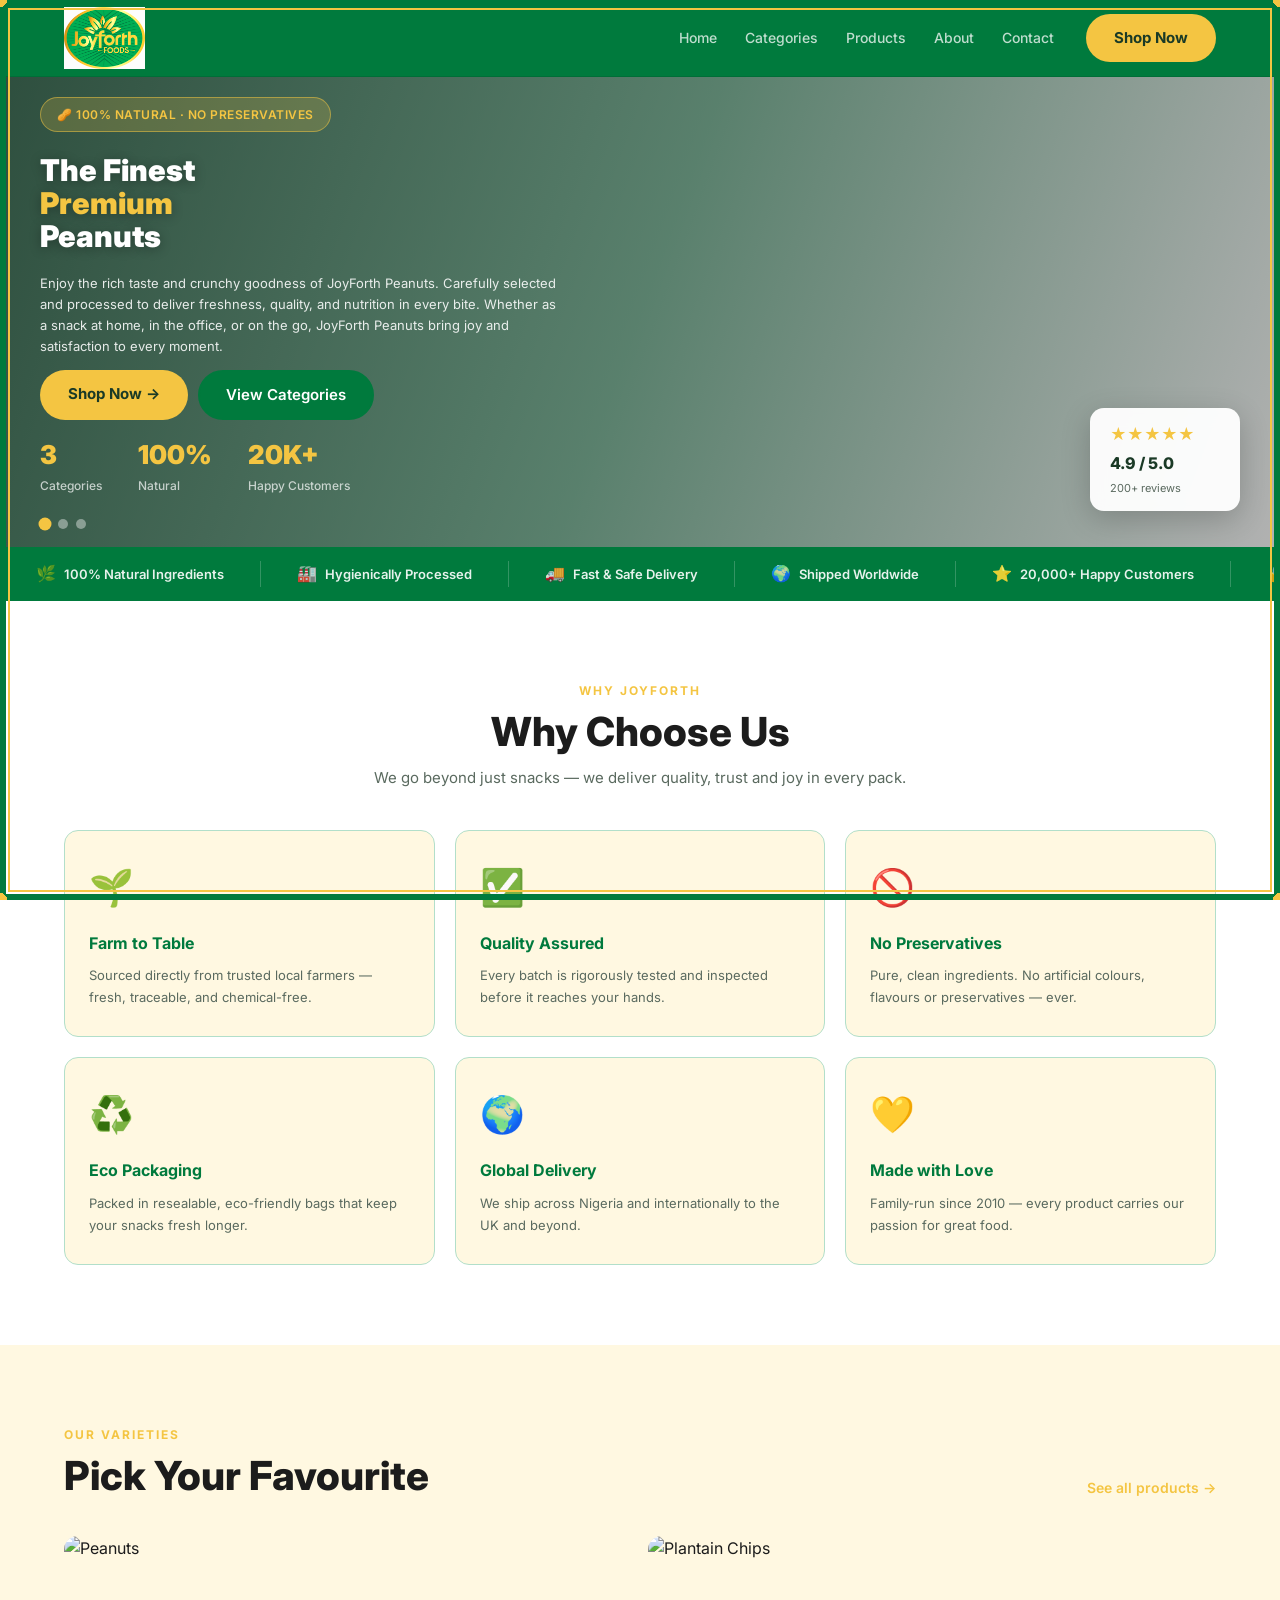
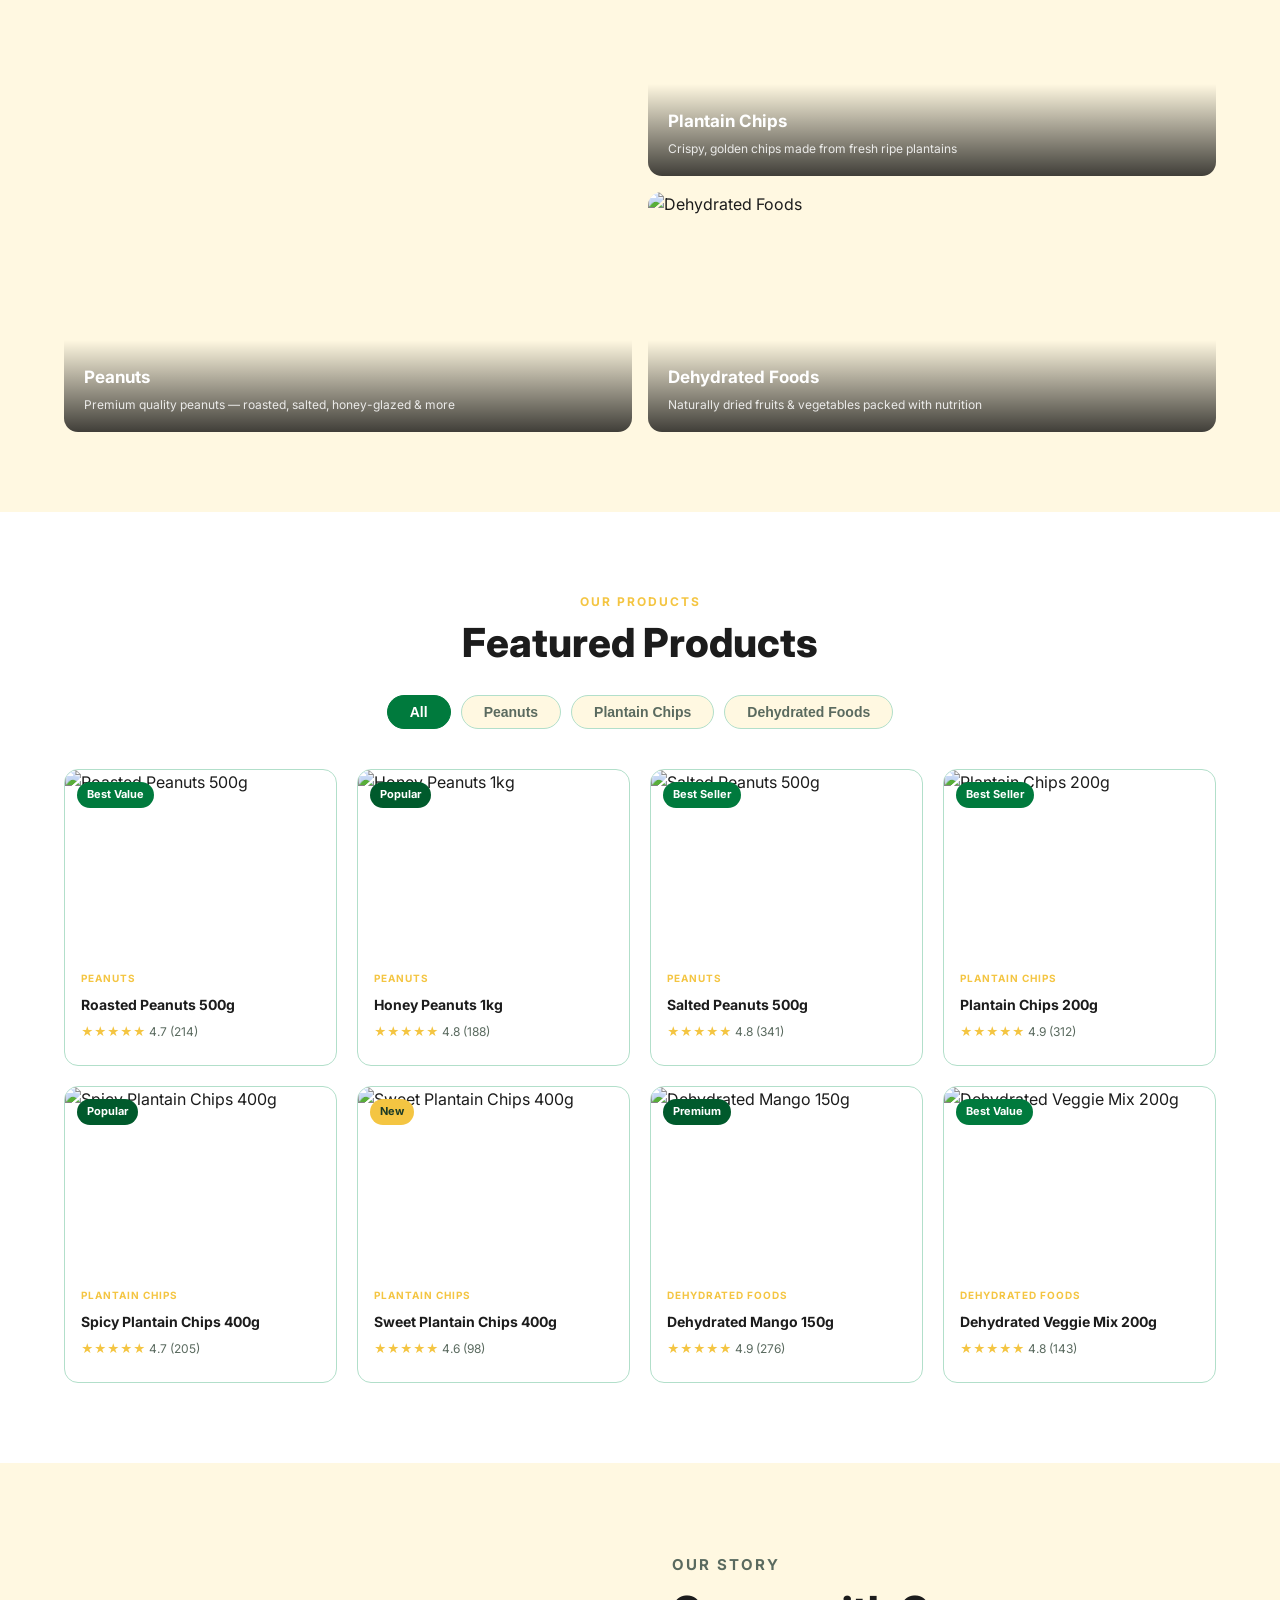
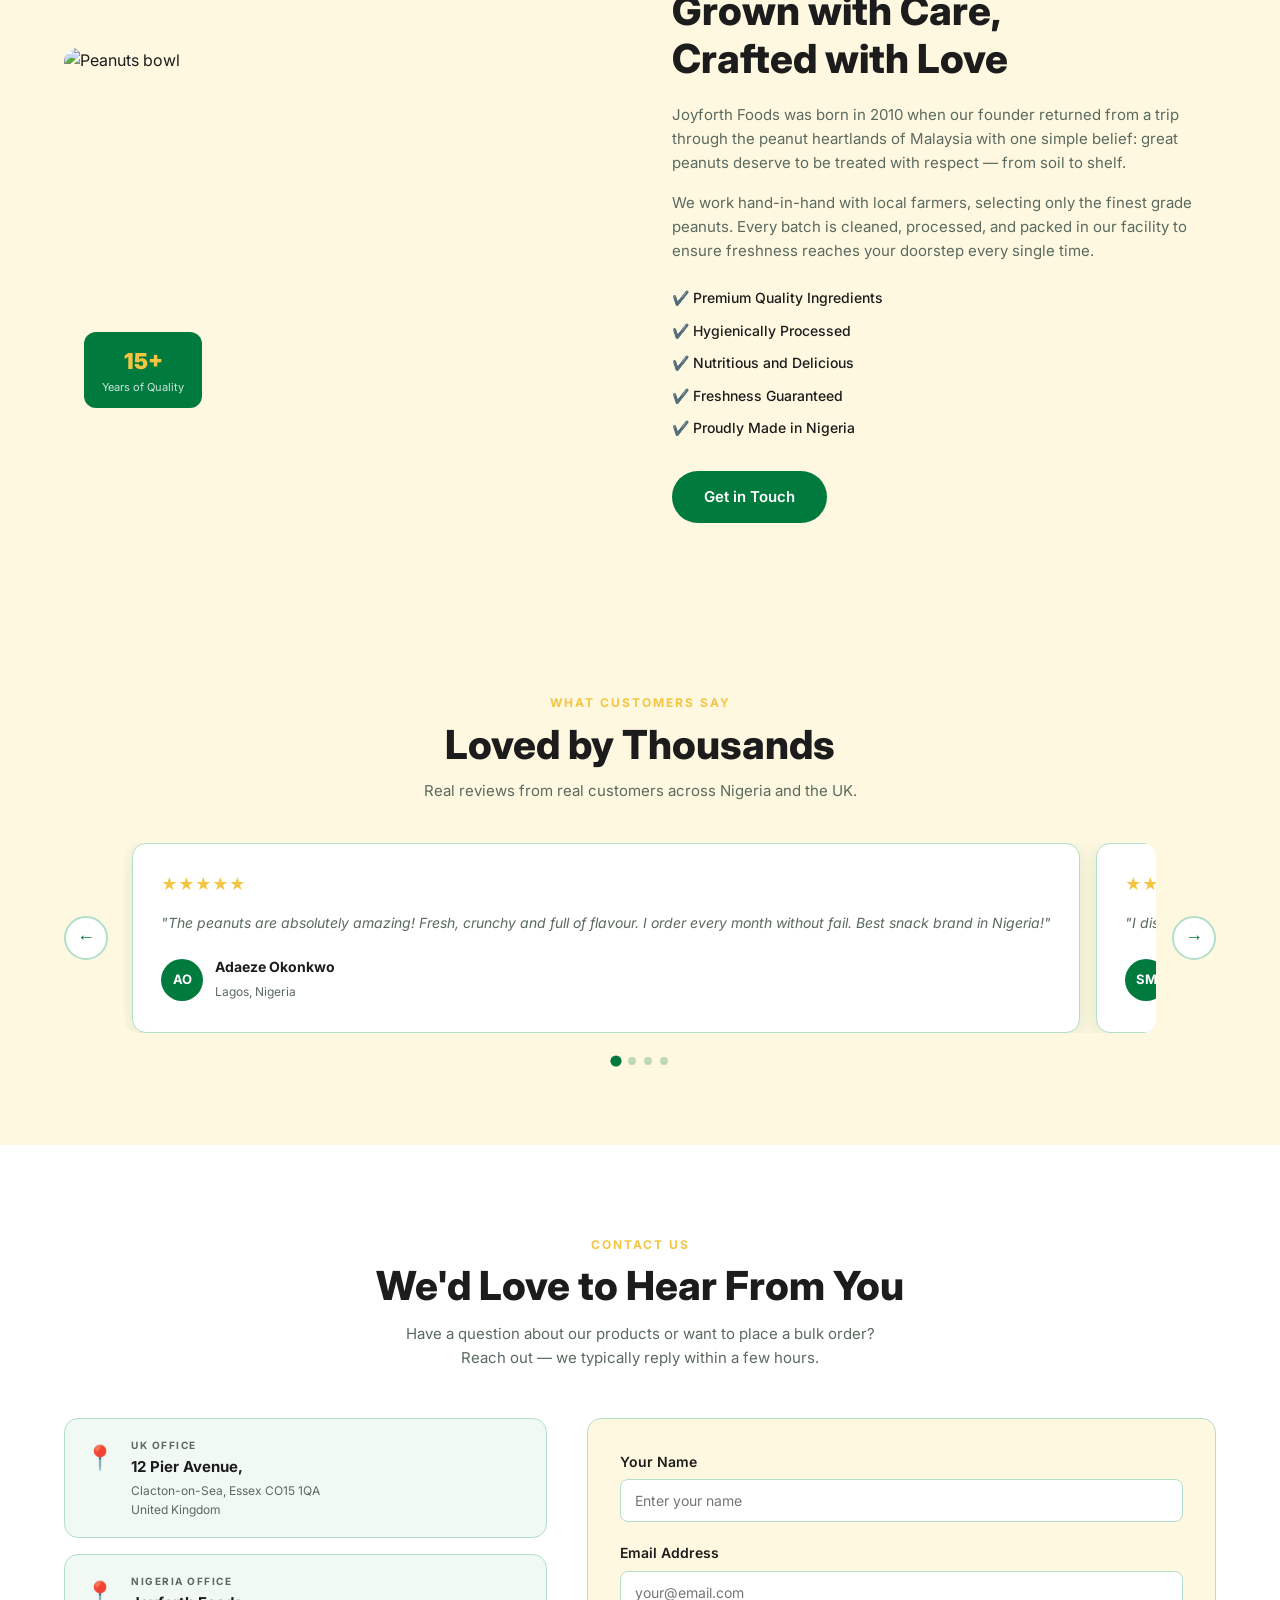
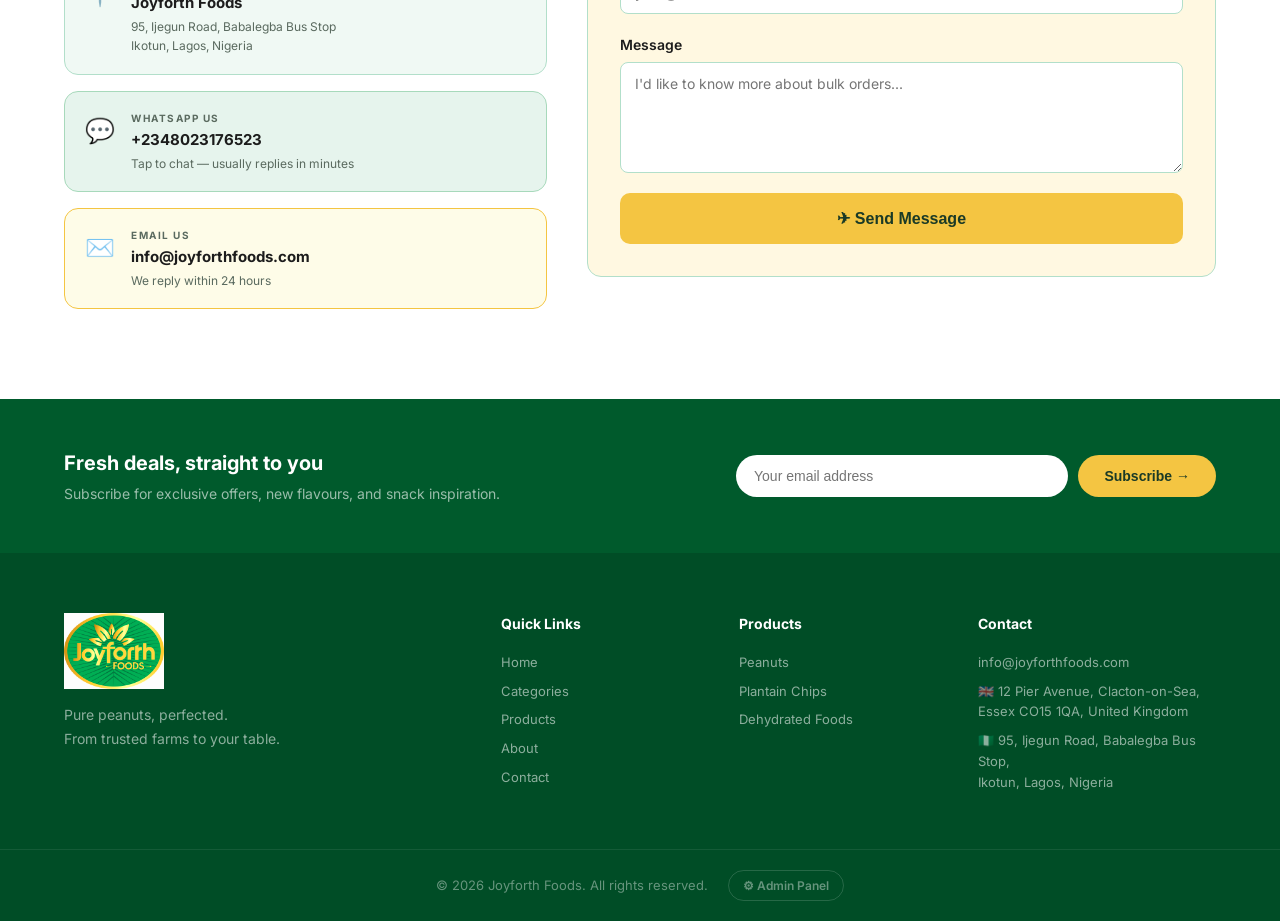
==== index.html @ bb5b8e8a "Initial upload for Joyforth Foods website" ====
<!DOCTYPE html>
<html lang="en">
<head>
  <meta charset="UTF-8" />
  <meta name="viewport" content="width=device-width, initial-scale=1.0" />
  <title>JoyForth Foods – Premium Peanuts, Plantain Chips & Dehydrated Foods</title>
  <meta name="description" content="JoyForth Foods offers premium quality peanuts, crispy plantain chips, and naturally dehydrated foods. 100% natural, no preservatives. Available in the UK and Nigeria." />
  <meta name="keywords" content="JoyForth Foods, peanuts Nigeria, plantain chips, dehydrated foods, natural snacks, African snacks UK, premium peanuts" />
  <meta name="author" content="JoyForth Foods" />
  <meta name="robots" content="index, follow" />

  <!-- Open Graph / Social sharing -->
  <meta property="og:type" content="website" />
  <meta property="og:title" content="JoyForth Foods – Premium Natural Snacks" />
  <meta property="og:description" content="100% natural peanuts, plantain chips and dehydrated foods. Proudly made in Nigeria, available in the UK." />
  <meta property="og:image" content="images/logo.png" />
  <meta property="og:url" content="https://joyforthfoods.com" />
  <meta property="og:site_name" content="JoyForth Foods" />

  <!-- Twitter Card -->
  <meta name="twitter:card" content="summary_large_image" />
  <meta name="twitter:title" content="JoyForth Foods – Premium Natural Snacks" />
  <meta name="twitter:description" content="100% natural peanuts, plantain chips and dehydrated foods. Proudly made in Nigeria, available in the UK." />
  <meta name="twitter:image" content="images/logo.png" />

  <!-- Favicon -->
  <link rel="icon" type="image/png" href="images/logo.png" />
  <link rel="apple-touch-icon" href="images/logo.png" />

  <link rel="stylesheet" href="style.css" />
  <link rel="preconnect" href="https://fonts.googleapis.com" />
  <link rel="preconnect" href="https://fonts.gstatic.com" crossorigin />
  <link href="https://fonts.googleapis.com/css2?family=Inter:wght@400;500;600;700;800&display=swap" rel="stylesheet" />
</head>
<body>

  <!-- ====== UNDER CONSTRUCTION OVERLAY ====== -->
  <div id="uc-overlay" style="display:none;">
    <div class="uc-particles">
      <span></span><span></span><span></span><span></span><span></span>
      <span></span><span></span><span></span><span></span><span></span>
    </div>
    <div class="uc-left">
      <img src="images/logo.png" alt="Joyforth Foods" class="uc-logo" />
      <div class="uc-tag">🚧 Under Construction</div>
      <h1 class="uc-title">Something<br/><span>Delicious</span><br/>Is Coming</h1>
      <p class="uc-sub">We are putting the finishing touches on our new website. JoyForth Foods will be back shortly with something amazing!</p>
      <div class="uc-ctas">
        <a href="https://wa.me/2348023176523" class="uc-wa">
          <svg width="18" height="18" viewBox="0 0 24 24" fill="currentColor"><path d="M17.472 14.382c-.297-.149-1.758-.867-2.03-.967-.273-.099-.471-.148-.67.15-.197.297-.767.966-.94 1.164-.173.199-.347.223-.644.075-.297-.15-1.255-.463-2.39-1.475-.883-.788-1.48-1.761-1.653-2.059-.173-.297-.018-.458.13-.606.134-.133.298-.347.446-.52.149-.174.198-.298.298-.497.099-.198.05-.371-.025-.52-.075-.149-.669-1.612-.916-2.207-.242-.579-.487-.5-.669-.51-.173-.008-.371-.01-.57-.01-.198 0-.52.074-.792.372-.272.297-1.04 1.016-1.04 2.479 0 1.462 1.065 2.875 1.213 3.074.149.198 2.096 3.2 5.077 4.487.709.306 1.262.489 1.694.625.712.227 1.36.195 1.871.118.571-.085 1.758-.719 2.006-1.413.248-.694.248-1.289.173-1.413-.074-.124-.272-.198-.57-.347m-5.421 7.403h-.004a9.87 9.87 0 01-5.031-1.378l-.361-.214-3.741.982.998-3.648-.235-.374a9.86 9.86 0 01-1.51-5.26c.001-5.45 4.436-9.884 9.888-9.884 2.64 0 5.122 1.03 6.988 2.898a9.825 9.825 0 012.893 6.994c-.003 5.45-4.437 9.884-9.885 9.884m8.413-18.297A11.815 11.815 0 0012.05 0C5.495 0 .16 5.335.157 11.892c0 2.096.547 4.142 1.588 5.945L.057 24l6.305-1.654a11.882 11.882 0 005.683 1.448h.005c6.554 0 11.89-5.335 11.893-11.893a11.821 11.821 0 00-3.48-8.413z"/></svg>
          Chat on WhatsApp
        </a>
        <a href="mailto:info@joyforthfoods.com" class="uc-email">✉ info@joyforthfoods.com</a>
      </div>
      <a href="login.html" class="uc-admin-link">⚙ Admin Login</a>
    </div>
    <div class="uc-right">
      <div class="uc-card uc-card-1">
        <div class="uc-card-icon">🥜</div>
        <p>Premium Peanuts</p>
      </div>
      <div class="uc-card uc-card-2">
        <div class="uc-card-icon">🍌</div>
        <p>Plantain Chips</p>
      </div>
      <div class="uc-card uc-card-3">
        <div class="uc-card-icon">🍎</div>
        <p>Dehydrated Fruits</p>
      </div>
      <div class="uc-badge-ring">
        <div class="uc-badge-inner">
          <span>100%</span>
          <small>Natural</small>
        </div>
      </div>
    </div>
  </div>

  <!-- ====== ADMIN PREVIEW BANNER ====== -->
  <div id="uc-banner" style="display:none;">
    <span>🚧 <strong>Construction Mode ON</strong> — Visitors see the "Coming Soon" page. You are in admin preview.</span>
    <button onclick="document.getElementById('uc-banner').style.display='none'">✕</button>
  </div>

  <!-- ====== NAVBAR ====== -->
  <header class="navbar">
    <div class="container nav-inner">
      <div class="logo">
        <img src="images/logo.png" alt="Joyforth Foods" class="logo-img" />
      </div>
      <nav class="nav-links">
        <a href="#home">Home</a>
        <a href="#varieties">Categories</a>
        <a href="#products">Products</a>
        <a href="#story">About</a>
        <a href="#contact">Contact</a>
      </nav>
      <div class="nav-actions">
        <a href="#shop" class="btn-primary">Shop Now</a>
      </div>
      <button class="hamburger" id="hamburger" aria-label="Menu">&#9776;</button>
    </div>
    <div class="mobile-menu" id="mobile-menu">
      <a href="#home">Home</a>
      <a href="#varieties">Categories</a>
      <a href="#products">Products</a>
      <a href="#story">About</a>
      <a href="#contact">Contact</a>
    </div>
  </header>

  <!-- ====== HERO ====== -->
  <section class="hero" id="home">
    <!-- Background image layer -->
    <div class="hero-bg" id="hero-bg"></div>
    <div class="hero-overlay"></div>
    <div class="container hero-inner">
      <div class="hero-text">
        <div class="badge" id="hero-badge">🥜 100% NATURAL · NO PRESERVATIVES</div>
        <h1 id="hero-heading">The Finest<br /><span class="highlight">Premium</span><br />Peanuts</h1>
        <p id="hero-desc">Enjoy the rich taste and crunchy goodness of JoyForth Peanuts. Carefully selected and processed to deliver freshness, quality, and nutrition in every bite. Whether as a snack at home, in the office, or on the go, JoyForth Peanuts bring joy and satisfaction to every moment.</p>
        <div class="hero-btns">
          <a href="#products" class="btn-primary">Shop Now →</a>
          <a href="#varieties" class="btn-outline">View Categories</a>
        </div>
        <div class="hero-stats">
          <div class="stat"><strong>3</strong><span>Categories</span></div>
          <div class="stat"><strong>100%</strong><span>Natural</span></div>
          <div class="stat"><strong>20K+</strong><span>Happy Customers</span></div>
        </div>
        <div class="hero-dots">
          <span class="dot active" data-index="0"></span>
          <span class="dot" data-index="1"></span>
          <span class="dot" data-index="2"></span>
        </div>
      </div>
      <!-- Rating badge bottom-right -->
      <div class="rating-badge">
        <span class="stars">★★★★★</span>
        <span class="rating-num">4.9 / 5.0</span>
        <span class="rating-label">200+ reviews</span>
      </div>
    </div>
  </section>

  <!-- ====== TRUST BAR ====== -->
  <section class="trust-bar">
    <div class="trust-track">
      <div class="trust-item"><span>🌿</span> 100% Natural Ingredients</div>
      <div class="trust-item"><span>🏭</span> Hygienically Processed</div>
      <div class="trust-item"><span>🚚</span> Fast & Safe Delivery</div>
      <div class="trust-item"><span>🌍</span> Shipped Worldwide</div>
      <div class="trust-item"><span>⭐</span> 20,000+ Happy Customers</div>
      <div class="trust-item"><span>🔒</span> Secure Packaging</div>
      <div class="trust-item"><span>🌿</span> 100% Natural Ingredients</div>
      <div class="trust-item"><span>🏭</span> Hygienically Processed</div>
      <div class="trust-item"><span>🚚</span> Fast & Safe Delivery</div>
      <div class="trust-item"><span>🌍</span> Shipped Worldwide</div>
      <div class="trust-item"><span>⭐</span> 20,000+ Happy Customers</div>
      <div class="trust-item"><span>🔒</span> Secure Packaging</div>
    </div>
  </section>

  <!-- ====== WHY CHOOSE US ====== -->
  <section class="why-us">
    <div class="container">
      <p class="section-tag center">WHY JOYFORTH</p>
      <h2 class="center">Why Choose Us</h2>
      <p class="why-sub center">We go beyond just snacks — we deliver quality, trust and joy in every pack.</p>
      <div class="why-grid">
        <div class="why-card">
          <div class="why-icon">🌱</div>
          <h3>Farm to Table</h3>
          <p>Sourced directly from trusted local farmers — fresh, traceable, and chemical-free.</p>
        </div>
        <div class="why-card">
          <div class="why-icon">✅</div>
          <h3>Quality Assured</h3>
          <p>Every batch is rigorously tested and inspected before it reaches your hands.</p>
        </div>
        <div class="why-card">
          <div class="why-icon">🚫</div>
          <h3>No Preservatives</h3>
          <p>Pure, clean ingredients. No artificial colours, flavours or preservatives — ever.</p>
        </div>
        <div class="why-card">
          <div class="why-icon">♻️</div>
          <h3>Eco Packaging</h3>
          <p>Packed in resealable, eco-friendly bags that keep your snacks fresh longer.</p>
        </div>
        <div class="why-card">
          <div class="why-icon">🌍</div>
          <h3>Global Delivery</h3>
          <p>We ship across Nigeria and internationally to the UK and beyond.</p>
        </div>
        <div class="why-card">
          <div class="why-icon">💛</div>
          <h3>Made with Love</h3>
          <p>Family-run since 2010 — every product carries our passion for great food.</p>
        </div>
      </div>
    </div>
  </section>

  <!-- ====== VARIETIES ====== -->
  <section class="varieties" id="varieties">
    <div class="container">
      <div class="section-header">
        <div>
          <p class="section-tag">OUR VARIETIES</p>
          <h2>Pick Your Favourite</h2>
        </div>
        <a href="#products" class="see-all">See all products →</a>
      </div>
      <div class="varieties-grid">
        <div class="variety-card variety-large">
          <img src="https://images.unsplash.com/photo-1574323347407-f5e1ad6d020b?w=700&q=80" alt="Peanuts" />
          <div class="variety-label">
            <h3>Peanuts</h3>
            <p>Premium quality peanuts — roasted, salted, honey-glazed &amp; more</p>
          </div>
        </div>
        <div class="variety-card">
          <img src="https://images.unsplash.com/photo-1621447504864-d8686e12698c?w=400&q=80" alt="Plantain Chips" />
          <div class="variety-label">
            <h3>Plantain Chips</h3>
            <p>Crispy, golden chips made from fresh ripe plantains</p>
          </div>
        </div>
        <div class="variety-card">
          <img src="https://images.unsplash.com/photo-1604148056278-7e3b3f83ebde?w=400&q=80" alt="Dehydrated Foods" />
          <div class="variety-label">
            <h3>Dehydrated Foods</h3>
            <p>Naturally dried fruits &amp; vegetables packed with nutrition</p>
          </div>
        </div>
      </div>
    </div>
  </section>

  <!-- ====== FEATURED PRODUCTS ====== -->
  <section class="products" id="products">
    <div class="container">
      <p class="section-tag center">OUR PRODUCTS</p>
      <h2 class="center">Featured Products</h2>
      <div class="filter-tabs">
        <button class="tab active" data-filter="all">All</button>
        <button class="tab" data-filter="peanuts">Peanuts</button>
        <button class="tab" data-filter="plantain">Plantain Chips</button>
        <button class="tab" data-filter="dehydrated">Dehydrated Foods</button>
      </div>
      <div class="products-grid" id="products-grid">

        <div class="product-card" data-category="peanuts">
          <div class="product-badge best-value">Best Value</div>

          <img src="https://images.unsplash.com/photo-1574323347407-f5e1ad6d020b?w=400&q=80" alt="Roasted Peanuts 500g" />
          <div class="product-info">
            <span class="product-type">PEANUTS</span>
            <h4>Roasted Peanuts 500g</h4>
            <div class="product-rating">★★★★★ <span>4.7 (214)</span></div>
          </div>
        </div>

        <div class="product-card" data-category="peanuts">
          <div class="product-badge popular">Popular</div>
          <img src="https://images.unsplash.com/photo-1589927986089-35812378533a?w=400&q=80" alt="Honey Peanuts 1kg" />
          <div class="product-info">
            <span class="product-type">PEANUTS</span>
            <h4>Honey Peanuts 1kg</h4>
            <div class="product-rating">★★★★★ <span>4.8 (188)</span></div>
          </div>
        </div>

        <div class="product-card" data-category="peanuts">
          <div class="product-badge best-seller">Best Seller</div>
          <img src="https://images.unsplash.com/photo-1599599810769-bcde5a160d32?w=400&q=80" alt="Salted Peanuts 500g" />
          <div class="product-info">
            <span class="product-type">PEANUTS</span>
            <h4>Salted Peanuts 500g</h4>
            <div class="product-rating">★★★★★ <span>4.8 (341)</span></div>
          </div>
        </div>

        <div class="product-card" data-category="plantain">
          <div class="product-badge best-seller">Best Seller</div>

          <img src="https://images.unsplash.com/photo-1621447504864-d8686e12698c?w=400&q=80" alt="Plantain Chips 200g" />
          <div class="product-info">
            <span class="product-type">PLANTAIN CHIPS</span>
            <h4>Plantain Chips 200g</h4>
            <div class="product-rating">★★★★★ <span>4.9 (312)</span></div>
          </div>
        </div>

        <div class="product-card" data-category="plantain">
          <div class="product-badge popular">Popular</div>
          <img src="https://images.unsplash.com/photo-1621447504864-d8686e12698c?w=400&q=80" alt="Spicy Plantain Chips 400g" />
          <div class="product-info">
            <span class="product-type">PLANTAIN CHIPS</span>
            <h4>Spicy Plantain Chips 400g</h4>
            <div class="product-rating">★★★★★ <span>4.7 (205)</span></div>
          </div>
        </div>

        <div class="product-card" data-category="plantain">
          <div class="product-badge new">New</div>
          <img src="https://images.unsplash.com/photo-1621447504864-d8686e12698c?w=400&q=80" alt="Sweet Plantain Chips 400g" />
          <div class="product-info">
            <span class="product-type">PLANTAIN CHIPS</span>
            <h4>Sweet Plantain Chips 400g</h4>
            <div class="product-rating">★★★★★ <span>4.6 (98)</span></div>
          </div>
        </div>

        <div class="product-card" data-category="dehydrated">
          <div class="product-badge premium">Premium</div>

          <img src="https://images.unsplash.com/photo-1604148056278-7e3b3f83ebde?w=400&q=80" alt="Dehydrated Mango 150g" />
          <div class="product-info">
            <span class="product-type">DEHYDRATED FOODS</span>
            <h4>Dehydrated Mango 150g</h4>
            <div class="product-rating">★★★★★ <span>4.9 (276)</span></div>
          </div>
        </div>

        <div class="product-card" data-category="dehydrated">
          <div class="product-badge best-value">Best Value</div>
          <img src="https://images.unsplash.com/photo-1604148056278-7e3b3f83ebde?w=400&q=80" alt="Dehydrated Veggie Mix 200g" />
          <div class="product-info">
            <span class="product-type">DEHYDRATED FOODS</span>
            <h4>Dehydrated Veggie Mix 200g</h4>
            <div class="product-rating">★★★★★ <span>4.8 (143)</span></div>
          </div>
        </div>

      </div>
    </div>
  </section>

  <!-- ====== OUR STORY ====== -->
  <section class="story" id="story">
    <div class="container story-inner">
      <div class="story-images">
        <img class="story-img-main" src="https://images.unsplash.com/photo-1567529692333-de9fd6772897?w=500&q=80" alt="Peanuts bowl" />
        <div class="years-badge">
          <strong>15+</strong>
          <span>Years of Quality</span>
        </div>
      </div>
      <div class="story-text">
        <p class="section-tag">OUR STORY</p>
        <h2>Grown with Care,<br />Crafted with Love</h2>
        <p>Joyforth Foods was born in 2010 when our founder returned from a trip through the peanut heartlands of Malaysia with one simple belief: great peanuts deserve to be treated with respect — from soil to shelf.</p>
        <p>We work hand-in-hand with local farmers, selecting only the finest grade peanuts. Every batch is cleaned, processed, and packed in our facility to ensure freshness reaches your doorstep every single time.</p>
        <ul class="story-list">
          <li>✔️ Premium Quality Ingredients</li>
          <li>✔️ Hygienically Processed</li>
          <li>✔️ Nutritious and Delicious</li>
          <li>✔️ Freshness Guaranteed</li>
          <li>✔️ Proudly Made in Nigeria</li>
        </ul>
        <a href="#contact" class="btn-dark">Get in Touch</a>
      </div>
    </div>
  </section>

  <!-- ====== TESTIMONIALS ====== -->
  <section class="testimonials">
    <div class="container">
      <p class="section-tag center">WHAT CUSTOMERS SAY</p>
      <h2 class="center">Loved by Thousands</h2>
      <p class="why-sub center">Real reviews from real customers across Nigeria and the UK.</p>
      <div class="testi-carousel-wrap">
        <button class="testi-arrow testi-prev" onclick="moveTestimonial(-1)">&#8592;</button>
        <div class="testi-track-wrap">
          <div class="testi-track" id="testi-track">

            <div class="testi-card">
              <div class="testi-stars">★★★★★</div>
              <p class="testi-text">"The peanuts are absolutely amazing! Fresh, crunchy and full of flavour. I order every month without fail. Best snack brand in Nigeria!"</p>
              <div class="testi-author">
                <div class="testi-avatar">AO</div>
                <div><strong>Adaeze Okonkwo</strong><span>Lagos, Nigeria</span></div>
              </div>
            </div>

            <div class="testi-card">
              <div class="testi-stars">★★★★★</div>
              <p class="testi-text">"I discovered JoyForth plantain chips at a Nigerian food store in Essex and I was hooked immediately. Crispy, light and so tasty. Highly recommend!"</p>
              <div class="testi-author">
                <div class="testi-avatar">SM</div>
                <div><strong>Sandra Mitchell</strong><span>Essex, UK</span></div>
              </div>
            </div>

            <div class="testi-card">
              <div class="testi-stars">★★★★★</div>
              <p class="testi-text">"The dehydrated mango is my go-to healthy snack. No added sugar, completely natural and tastes like biting into a fresh mango. Wonderful product!"</p>
              <div class="testi-author">
                <div class="testi-avatar">TF</div>
                <div><strong>Taiwo Fashola</strong><span>Abuja, Nigeria</span></div>
              </div>
            </div>

            <div class="testi-card">
              <div class="testi-stars">★★★★★</div>
              <p class="testi-text">"Ordered for my shop and my customers keep coming back for more! The packaging is excellent and delivery was super fast. JoyForth is a trusted brand."</p>
              <div class="testi-author">
                <div class="testi-avatar">KA</div>
                <div><strong>Kingsley Adetutu</strong><span>Port Harcourt, Nigeria</span></div>
              </div>
            </div>

            <div class="testi-card">
              <div class="testi-stars">★★★★★</div>
              <p class="testi-text">"My kids absolutely love the honey peanuts! It's the only snack I feel good about giving them — natural, healthy and delicious. Thank you JoyForth!"</p>
              <div class="testi-author">
                <div class="testi-avatar">BO</div>
                <div><strong>Bisi Olawale</strong><span>Ibadan, Nigeria</span></div>
              </div>
            </div>

            <div class="testi-card">
              <div class="testi-stars">★★★★★</div>
              <p class="testi-text">"I send JoyForth products to my family in Nigeria from here in London. They love every single item. It's the taste of home in every bite!"</p>
              <div class="testi-author">
                <div class="testi-avatar">FO</div>
                <div><strong>Funmi Oduola</strong><span>London, UK</span></div>
              </div>
            </div>

          </div>
        </div>
        <button class="testi-arrow testi-next" onclick="moveTestimonial(1)">&#8594;</button>
      </div>
      <!-- Dots -->
      <div class="testi-dots" id="testi-dots"></div>
    </div>
  </section>

  <!-- ====== CONTACT ====== -->
  <section class="contact" id="contact">
    <div class="container">
      <p class="section-tag center">CONTACT US</p>
      <h2 class="center">We'd Love to Hear From You</h2>
      <p class="contact-sub center">Have a question about our products or want to place a bulk order?<br />Reach out — we typically reply within a few hours.</p>
      <div class="contact-grid">
        <div class="contact-info">
          <div class="contact-card address-card">
            <span class="contact-icon">📍</span>
            <div>
              <p class="contact-label">UK OFFICE</p>
              <strong>12 Pier Avenue,</strong>
              <p class="contact-note">Clacton-on-Sea, Essex CO15 1QA<br />United Kingdom</p>
            </div>
          </div>
          <div class="contact-card address-card">
            <span class="contact-icon">📍</span>
            <div>
              <p class="contact-label">NIGERIA OFFICE</p>
              <strong>Joyforth Foods</strong>
              <p class="contact-note">95, Ijegun Road, Babalegba Bus Stop<br />Ikotun, Lagos, Nigeria</p>
            </div>
          </div>
          <div class="contact-card green">
            <span class="contact-icon">💬</span>
            <div>
              <p class="contact-label">WHATSAPP US</p>
              <strong>+2348023176523</strong>
              <p class="contact-note">Tap to chat — usually replies in minutes</p>
            </div>
          </div>
          <div class="contact-card orange">
            <span class="contact-icon">✉️</span>
            <div>
              <p class="contact-label">EMAIL US</p>
              <strong>info@joyforthfoods.com</strong>
              <p class="contact-note">We reply within 24 hours</p>
            </div>
          </div>
        </div>
        <form class="contact-form" id="contact-form" action="https://formspree.io/f/YOUR_FORM_ID" method="POST">
          <input type="hidden" name="_subject" value="New message from JoyForth Foods website" />
          <input type="hidden" name="_next" value="thank-you.html" />
          <div class="form-group">
            <label for="name">Your Name</label>
            <input type="text" id="name" name="name" placeholder="Enter your name" required />
          </div>
          <div class="form-group">
            <label for="email">Email Address</label>
            <input type="email" id="email" name="email" placeholder="your@email.com" required />
          </div>
          <div class="form-group">
            <label for="message">Message</label>
            <textarea id="message" name="message" rows="5" placeholder="I'd like to know more about bulk orders..."></textarea>
          </div>
          <button type="submit" class="btn-send">✈ Send Message</button>
        </form>
      </div>
    </div>
  </section>

  <!-- ====== NEWSLETTER ====== -->
  <section class="newsletter">
    <div class="container newsletter-inner">
      <div>
        <h3>Fresh deals, straight to you</h3>
        <p>Subscribe for exclusive offers, new flavours, and snack inspiration.</p>
      </div>
      <form class="newsletter-form" onsubmit="handleNewsletter(event)">
        <input type="email" placeholder="Your email address" required />
        <button type="submit">Subscribe →</button>
      </form>
    </div>
  </section>

  <!-- ====== FOOTER ====== -->
  <footer class="footer">
    <div class="container footer-inner">
      <div class="footer-brand">
        <div class="logo">
          <img src="images/logo.png" alt="Joyforth Foods" class="logo-img footer-logo-img" />
        </div>
        <p>Pure peanuts, perfected.<br />From trusted farms to your table.</p>
      </div>
      <div class="footer-links">
        <h4>Quick Links</h4>
        <a href="#home">Home</a>
        <a href="#varieties">Categories</a>
        <a href="#products">Products</a>
        <a href="#story">About</a>
        <a href="#contact">Contact</a>
      </div>
      <div class="footer-links">
        <h4>Products</h4>
        <a href="#products">Peanuts</a>
        <a href="#products">Plantain Chips</a>
        <a href="#products">Dehydrated Foods</a>
      </div>
      <div class="footer-links">
        <h4>Contact</h4>
        <p>info@joyforthfoods.com</p>
        <p>🇬🇧 12 Pier Avenue, Clacton-on-Sea,<br />Essex CO15 1QA, United Kingdom</p>
        <p>🇳🇬 95, Ijegun Road, Babalegba Bus Stop,<br />Ikotun, Lagos, Nigeria</p>
      </div>
    </div>
    <div class="footer-bottom">
      <p>© 2026 Joyforth Foods. All rights reserved.</p>
      <a href="login.html" class="admin-btn">⚙ Admin Panel</a>
    </div>
  </footer>

  <script src="script.js"></script>
</body>
</html>
---- style.css ----
/* ===== UNDER CONSTRUCTION ===== */
#uc-overlay {
  position: fixed; inset: 0; z-index: 99999;
  background: linear-gradient(135deg, #001f0e 0%, #003d1f 40%, #005a2c 100%);
  display: flex; align-items: stretch;
  overflow: hidden;
  animation: ucFadeIn .6s ease;
}
@keyframes ucFadeIn { from { opacity: 0; } to { opacity: 1; } }

/* Floating particles */
.uc-particles { position: absolute; inset: 0; pointer-events: none; overflow: hidden; }
.uc-particles span {
  position: absolute; border-radius: 50%;
  background: rgba(244,197,66,.12);
  animation: ucFloat linear infinite;
}
.uc-particles span:nth-child(1)  { width:80px;  height:80px;  left:5%;  animation-duration:12s; animation-delay:0s; }
.uc-particles span:nth-child(2)  { width:50px;  height:50px;  left:15%; animation-duration:9s;  animation-delay:2s; }
.uc-particles span:nth-child(3)  { width:120px; height:120px; left:30%; animation-duration:15s; animation-delay:1s; }
.uc-particles span:nth-child(4)  { width:40px;  height:40px;  left:45%; animation-duration:10s; animation-delay:3s; }
.uc-particles span:nth-child(5)  { width:90px;  height:90px;  left:60%; animation-duration:13s; animation-delay:0.5s; }
.uc-particles span:nth-child(6)  { width:60px;  height:60px;  left:70%; animation-duration:8s;  animation-delay:4s; }
.uc-particles span:nth-child(7)  { width:100px; height:100px; left:80%; animation-duration:11s; animation-delay:1.5s; }
.uc-particles span:nth-child(8)  { width:35px;  height:35px;  left:90%; animation-duration:7s;  animation-delay:2.5s; }
.uc-particles span:nth-child(9)  { width:70px;  height:70px;  left:25%; animation-duration:14s; animation-delay:0.8s; }
.uc-particles span:nth-child(10) { width:45px;  height:45px;  left:55%; animation-duration:9.5s;animation-delay:3.5s; }
@keyframes ucFloat {
  0%   { transform: translateY(110vh) rotate(0deg); opacity: 0; }
  10%  { opacity: 1; }
  90%  { opacity: 1; }
  100% { transform: translateY(-20vh) rotate(360deg); opacity: 0; }
}

/* Left panel */
.uc-left {
  position: relative; z-index: 2;
  flex: 0 0 55%;
  display: flex; flex-direction: column; justify-content: center;
  padding: 60px 64px;
}
.uc-logo {
  height: 72px; object-fit: contain;
  margin-bottom: 32px;
  filter: brightness(0) invert(1);
}
.uc-tag {
  display: inline-flex; align-items: center; gap: 8px;
  background: rgba(244,197,66,.15);
  border: 1px solid rgba(244,197,66,.4);
  color: #F4C542;
  font-size: 12px; font-weight: 700; letter-spacing: 1.5px;
  text-transform: uppercase;
  padding: 6px 16px; border-radius: 50px;
  margin-bottom: 24px; width: fit-content;
}
.uc-title {
  font-size: clamp(36px, 5vw, 64px);
  font-weight: 900;
  color: #fff;
  line-height: 1.1;
  margin-bottom: 24px;
}
.uc-title span { color: #F4C542; }
.uc-sub {
  font-size: 16px; color: rgba(255,255,255,.7);
  line-height: 1.8; max-width: 420px;
  margin-bottom: 40px;
}
.uc-ctas { display: flex; flex-wrap: wrap; gap: 14px; margin-bottom: 48px; }
.uc-wa {
  display: inline-flex; align-items: center; gap: 10px;
  background: #25D366; color: #fff;
  padding: 14px 28px; border-radius: 50px;
  font-weight: 700; font-size: 15px;
  text-decoration: none;
  transition: transform .2s, box-shadow .2s;
  box-shadow: 0 4px 20px rgba(37,211,102,.35);
}
.uc-wa:hover { transform: translateY(-2px); box-shadow: 0 8px 30px rgba(37,211,102,.5); }
.uc-email {
  display: inline-flex; align-items: center; gap: 8px;
  background: rgba(255,255,255,.1);
  border: 1px solid rgba(255,255,255,.2);
  color: rgba(255,255,255,.85);
  padding: 14px 24px; border-radius: 50px;
  font-size: 14px; font-weight: 600;
  text-decoration: none;
  transition: background .2s;
}
.uc-email:hover { background: rgba(255,255,255,.18); }
.uc-admin-link {
  font-size: 12px; color: rgba(255,255,255,.3);
  text-decoration: none;
  transition: color .2s; width: fit-content;
}
.uc-admin-link:hover { color: rgba(255,255,255,.7); }

/* Right panel */
.uc-right {
  flex: 1;
  position: relative; z-index: 2;
  display: flex; align-items: center; justify-content: center;
}
.uc-card {
  position: absolute;
  background: rgba(255,255,255,.08);
  border: 1px solid rgba(255,255,255,.15);
  backdrop-filter: blur(12px);
  border-radius: 20px;
  padding: 20px 24px;
  text-align: center;
  color: #fff;
  animation: ucCardFloat ease-in-out infinite;
}
.uc-card-icon { font-size: 36px; margin-bottom: 8px; }
.uc-card p { font-size: 13px; font-weight: 600; color: rgba(255,255,255,.85); }
.uc-card-1 { top: 18%; left: 10%; animation-duration: 4s; animation-delay: 0s; }
.uc-card-2 { top: 42%; left: 40%; animation-duration: 5s; animation-delay: 1s; }
.uc-card-3 { top: 68%; left: 12%; animation-duration: 4.5s; animation-delay: 0.5s; }
@keyframes ucCardFloat {
  0%, 100% { transform: translateY(0); }
  50%       { transform: translateY(-12px); }
}
.uc-badge-ring {
  position: absolute; top: 28%; right: 14%;
  width: 110px; height: 110px;
  border-radius: 50%;
  border: 3px solid #F4C542;
  display: flex; align-items: center; justify-content: center;
  animation: ucSpin 12s linear infinite;
}
@keyframes ucSpin { to { transform: rotate(360deg); } }
.uc-badge-inner {
  width: 84px; height: 84px; border-radius: 50%;
  background: linear-gradient(135deg, #F4C542, #f7d265);
  display: flex; flex-direction: column;
  align-items: center; justify-content: center;
  animation: ucSpinReverse 12s linear infinite;
  box-shadow: 0 4px 20px rgba(244,197,66,.4);
}
@keyframes ucSpinReverse { to { transform: rotate(-360deg); } }
.uc-badge-inner span { font-size: 22px; font-weight: 900; color: #003d1f; line-height: 1; }
.uc-badge-inner small { font-size: 10px; font-weight: 700; color: #003d1f; text-transform: uppercase; letter-spacing: 1px; }

/* Admin banner */
#uc-banner {
  position: fixed; top: 0; left: 0; right: 0; z-index: 99998;
  background: linear-gradient(90deg, #F4C542 0%, #f7d265 100%);
  color: #1a3a26; font-size: 13px; font-weight: 600;
  display: flex; align-items: center; justify-content: center; gap: 10px;
  padding: 10px 50px;
  box-shadow: 0 2px 12px rgba(0,0,0,.15);
}
#uc-banner button {
  position: absolute; right: 14px; top: 50%; transform: translateY(-50%);
  background: rgba(0,0,0,.1); border: none; font-size: 14px;
  width: 26px; height: 26px; border-radius: 50%;
  cursor: pointer; color: #1a3a26; font-weight: 700;
  display: flex; align-items: center; justify-content: center;
}

/* Responsive */
@media (max-width: 768px) {
  #uc-overlay { flex-direction: column; }
  .uc-left { flex: none; padding: 40px 28px 24px; }
  .uc-right { flex: 1; min-height: 200px; }
  .uc-title { font-size: 36px; }
  .uc-card-2 { left: 50%; top: 30%; }
  .uc-badge-ring { right: 5%; top: 10%; width: 80px; height: 80px; }
  .uc-badge-inner { width: 60px; height: 60px; }
  .uc-badge-inner span { font-size: 16px; }
}

/* ===== RESET & BASE ===== */
*, *::before, *::after { box-sizing: border-box; margin: 0; padding: 0; }

:root {
  --brown: #007A3D;
  --brown-mid: #005a2c;
  --orange: #F4C542;
  --orange-light: #f7d265;
  --cream: #FFF8E1;
  --white: #ffffff;
  --text: #1c1c1c;
  --text-muted: #5a6a5f;
  --border: #b2dfca;
  --green: #e6f4ed;
  --green-icon: #007A3D;
  --radius: 14px;
  --shadow: 0 4px 20px rgba(0,122,61,.12);
}

html { scroll-behavior: smooth; }

/* Page edge tape / frame */
body::before {
  content: '';
  position: fixed;
  inset: 0;
  pointer-events: none;
  z-index: 9999;
  border: 6px solid var(--brown);
  outline: 2px solid var(--orange);
  outline-offset: -10px;
}

/* Corner accent dots */
body::after {
  content: '';
  position: fixed;
  inset: 0;
  pointer-events: none;
  z-index: 9999;
  background:
    radial-gradient(circle 7px at 0 0, var(--orange) 100%, transparent 100%),
    radial-gradient(circle 7px at 100% 0, var(--orange) 100%, transparent 100%),
    radial-gradient(circle 7px at 0 100%, var(--orange) 100%, transparent 100%),
    radial-gradient(circle 7px at 100% 100%, var(--orange) 100%, transparent 100%);
}

body {
  font-family: 'Inter', sans-serif;
  color: var(--text);
  background: var(--white);
  line-height: 1.6;
}

.container {
  max-width: 1200px;
  margin: 0 auto;
  padding: 0 24px;
}

img { display: block; width: 100%; height: 100%; object-fit: cover; }

a { text-decoration: none; color: inherit; }

/* ===== BUTTONS ===== */
.btn-primary {
  display: inline-block;
  background: #F4C542;
  color: #1a3a26;
  padding: 12px 28px;
  border-radius: 50px;
  font-weight: 700;
  font-size: 15px;
  transition: background .2s, transform .15s;
}
.btn-primary:hover { background: #f7d265; transform: translateY(-1px); }

.btn-outline {
  display: inline-block;
  background: #007A3D;
  border: 2px solid #007A3D;
  color: var(--white);
  padding: 11px 26px;
  border-radius: 50px;
  font-weight: 600;
  font-size: 15px;
  transition: background .2s, border-color .2s;
}
.btn-outline:hover { background: #005a2c; border-color: #005a2c; }

.btn-dark {
  display: inline-block;
  background: #007A3D;
  color: var(--white);
  padding: 14px 32px;
  border-radius: 50px;
  font-weight: 600;
  font-size: 15px;
  transition: background .2s;
}
.btn-dark:hover { background: #005a2c; }

.btn-send {
  width: 100%;
  background: #F4C542;
  color: #1a3a26;
  border: none;
  padding: 16px;
  border-radius: 10px;
  font-size: 16px;
  font-weight: 700;
  cursor: pointer;
  transition: background .2s;
}
.btn-send:hover { background: #f7d265; }

/* ===== SECTION HELPERS ===== */
.section-tag {
  font-size: 12px;
  font-weight: 700;
  letter-spacing: 2px;
  color: var(--orange);
  text-transform: uppercase;
  margin-bottom: 8px;
}
.section-tag.center, h2.center, p.center { text-align: center; }
h2 { font-size: clamp(28px, 4vw, 40px); font-weight: 800; line-height: 1.2; }

/* ===== NAVBAR ===== */
.navbar {
  position: sticky;
  top: 0;
  z-index: 100;
  background: #007A3D;
  border-bottom: 1px solid rgba(0,0,0,.1);
}

.nav-inner {
  display: flex;
  align-items: center;
  gap: 32px;
  height: 76px;
  padding-top: 6px;
  padding-bottom: 6px;
}

.logo {
  display: flex;
  align-items: center;
  flex-shrink: 0;
  isolation: isolate;
}
.logo-img {
  height: 62px;
  width: auto;
  max-width: 180px;
  object-fit: contain;
  display: block;
  mix-blend-mode: multiply;
  filter: contrast(1.05) saturate(1.1);
}
.footer-logo-img {
  height: 76px;
  max-width: 210px;
  mix-blend-mode: multiply;
  filter: contrast(1.05) saturate(1.1);
}

.nav-links {
  display: flex;
  gap: 28px;
  margin-left: auto;
}
.nav-links a {
  color: rgba(255,255,255,.75);
  font-size: 14px;
  font-weight: 500;
  transition: color .2s;
}
.nav-links a:hover { color: var(--white); }

.nav-actions { display: flex; align-items: center; gap: 14px; }

.cart-btn {
  position: relative;
  background: none;
  border: none;
  font-size: 20px;
  cursor: pointer;
  color: var(--white);
}
.cart-badge {
  position: absolute;
  top: -6px; right: -8px;
  background: var(--orange);
  color: var(--white);
  font-size: 10px;
  font-weight: 700;
  border-radius: 50%;
  width: 17px; height: 17px;
  display: flex; align-items: center; justify-content: center;
}

.hamburger {
  display: none;
  background: none; border: none;
  color: var(--white); font-size: 24px;
  cursor: pointer; margin-left: auto;
}

.mobile-menu {
  display: none;
  flex-direction: column;
  background: var(--brown-mid);
  padding: 12px 24px 20px;
  gap: 14px;
}
.mobile-menu a {
  color: rgba(255,255,255,.85);
  font-size: 16px;
  font-weight: 500;
  padding: 10px 0;
  border-bottom: 1px solid rgba(255,255,255,.08);
}
.mobile-menu a:last-child { border-bottom: none; }
.mobile-menu a:active { color: #F4C542; }
.mobile-menu.open { display: flex; }

/* ===== HERO ===== */
.hero {
  position: relative;
  min-height: 30vh;
  display: flex;
  align-items: center;
  overflow: hidden;
}

.hero-bg {
  position: absolute;
  inset: 0;
  background-size: cover;
  background-position: center;
  background-repeat: no-repeat;
  transition: opacity .8s ease;
  z-index: 0;
}

.hero-overlay {
  position: absolute;
  inset: 0;
  background: linear-gradient(
    110deg,
    rgba(0,40,20,.82) 0%,
    rgba(0,60,30,.65) 50%,
    rgba(0,0,0,.3) 100%
  );
  z-index: 1;
}

.hero-inner {
  position: relative;
  z-index: 2;
  display: flex;
  align-items: flex-end;
  justify-content: space-between;
  width: 100%;
  padding: 20px 0 18px;
}

.badge {
  display: inline-block;
  background: rgba(244,197,66,.2);
  border: 1px solid rgba(244,197,66,.5);
  color: #F4C542;
  padding: 7px 16px;
  border-radius: 50px;
  font-size: 12px;
  font-weight: 600;
  letter-spacing: 0.5px;
  margin-bottom: 22px;
}

.hero-text h1 {
  font-size: clamp(18px, 2.5vw, 30px);
  font-weight: 900;
  color: #ffffff;
  line-height: 1.1;
  margin-bottom: 20px;
  text-shadow: 0 2px 12px rgba(0,0,0,.3);
}
.hero-text h1 .highlight { color: #F4C542; }

.hero-text p { color: rgba(255,255,255,.88); font-size: 13px; max-width: 520px; margin-bottom: 14px; line-height: 1.6; }

.hero-btns { display: flex; gap: 10px; flex-wrap: wrap; margin-bottom: 14px; }

/* Hero slide transition */
.hero-fade { animation: heroFade .5s ease; }
@keyframes heroFade {
  from { opacity: 0; transform: translateY(10px); }
  to   { opacity: 1; transform: translateY(0); }
}
.hero-circle img.hero-fade { animation: imgFade .5s ease; }
@keyframes imgFade {
  from { opacity: 0; transform: scale(1.04); }
  to   { opacity: 1; transform: scale(1); }
}

/* Dots */
.hero-dots { display: flex; gap: 8px; margin-top: 24px; }
.dot {
  width: 10px; height: 10px;
  border-radius: 50%;
  background: rgba(255,255,255,.4);
  cursor: pointer;
  transition: background .3s, transform .3s;
}
.dot.active { background: #F4C542; transform: scale(1.3); }

.hero-stats { display: flex; gap: 36px; }
.stat { display: flex; flex-direction: column; }
.stat strong { color: #F4C542; font-size: 26px; font-weight: 900; }
.stat span { color: rgba(255,255,255,.7); font-size: 12px; font-weight: 500; }

.rating-badge {
  position: absolute;
  bottom: 36px; right: 0;
  background: rgba(255,255,255,.95);
  border-radius: 14px;
  padding: 14px 20px;
  box-shadow: 0 8px 30px rgba(0,0,0,.2);
  display: flex;
  flex-direction: column;
  gap: 3px;
  min-width: 150px;
  backdrop-filter: blur(8px);
}
.rating-badge .stars { color: #F4C542; font-size: 16px; }
.rating-badge .rating-num { font-weight: 800; font-size: 16px; color: #1a3a26; }
.rating-badge .rating-label { font-size: 11px; color: var(--text-muted); }

/* ===== TRUST BAR ===== */
.trust-bar {
  background: #007A3D;
  overflow: hidden;
  padding: 14px 0;
  white-space: nowrap;
}
.trust-track {
  display: inline-flex;
  gap: 0;
  animation: trustScroll 28s linear infinite;
}
.trust-track:hover { animation-play-state: paused; }
.trust-item {
  display: inline-flex;
  align-items: center;
  gap: 8px;
  color: rgba(255,255,255,.9);
  font-size: 13px;
  font-weight: 600;
  padding: 0 36px;
  border-right: 1px solid rgba(255,255,255,.2);
}
.trust-item span { font-size: 16px; }
@keyframes trustScroll {
  0%   { transform: translateX(0); }
  100% { transform: translateX(-50%); }
}

/* ===== WHY CHOOSE US ===== */
.why-us { background: #fff; padding: 80px 0; }
.why-sub { color: var(--text-muted); font-size: 15px; margin: 10px 0 40px; }
.why-grid {
  display: grid;
  grid-template-columns: repeat(3, 1fr);
  gap: 20px;
}
.why-card {
  background: var(--cream);
  border: 1.5px solid var(--border);
  border-radius: var(--radius);
  padding: 28px 24px;
  transition: box-shadow .25s, transform .2s, border-color .2s;
  cursor: default;
}
.why-card:hover {
  box-shadow: 0 8px 28px rgba(0,122,61,.12);
  transform: translateY(-4px);
  border-color: #007A3D;
}
.why-icon {
  font-size: 36px;
  margin-bottom: 14px;
  display: block;
}
.why-card h3 { font-size: 16px; font-weight: 700; color: #007A3D; margin-bottom: 8px; }
.why-card p { font-size: 13px; color: var(--text-muted); line-height: 1.7; }

/* ===== TESTIMONIALS ===== */
.testimonials { background: var(--cream); padding: 80px 0; }
.testi-carousel-wrap {
  display: flex;
  align-items: center;
  gap: 16px;
  margin-top: 40px;
}
.testi-track-wrap {
  flex: 1;
  overflow: hidden;
  border-radius: var(--radius);
}
.testi-track {
  display: flex;
  transition: transform .5s cubic-bezier(.4,0,.2,1);
}
.testi-card {
  min-width: calc(100% / 3);
  background: #fff;
  border: 1.5px solid var(--border);
  border-radius: var(--radius);
  padding: 28px;
  box-shadow: var(--shadow);
  margin: 0 8px;
  flex-shrink: 0;
}
.testi-stars { color: #F4C542; font-size: 16px; margin-bottom: 14px; }
.testi-text {
  font-size: 14px;
  color: var(--text-muted);
  line-height: 1.75;
  font-style: italic;
  margin-bottom: 20px;
}
.testi-author {
  display: flex;
  align-items: center;
  gap: 12px;
}
.testi-avatar {
  width: 42px; height: 42px;
  background: #007A3D;
  color: #fff;
  border-radius: 50%;
  display: flex; align-items: center; justify-content: center;
  font-size: 13px; font-weight: 700;
  flex-shrink: 0;
}
.testi-author strong { display: block; font-size: 14px; font-weight: 700; color: var(--text); }
.testi-author span { font-size: 12px; color: var(--text-muted); }

.testi-arrow {
  width: 44px; height: 44px;
  border-radius: 50%;
  border: 2px solid var(--border);
  background: #fff;
  font-size: 18px;
  cursor: pointer;
  color: #007A3D;
  flex-shrink: 0;
  transition: all .2s;
  display: flex; align-items: center; justify-content: center;
}
.testi-arrow:hover { background: #007A3D; color: #fff; border-color: #007A3D; }

.testi-dots {
  display: flex;
  justify-content: center;
  gap: 8px;
  margin-top: 24px;
}
.testi-dot {
  width: 8px; height: 8px;
  border-radius: 50%;
  background: rgba(0,122,61,.25);
  cursor: pointer;
  transition: all .3s;
  border: none;
}
.testi-dot.active { background: #007A3D; transform: scale(1.4); }

@media(max-width: 860px) {
  .testi-card { min-width: 100%; }
  .why-grid { grid-template-columns: 1fr 1fr; }
}
@media(max-width: 560px) {
  .why-grid { grid-template-columns: 1fr; }
}

/* ===== VARIETIES ===== */
.varieties {
  background: var(--cream);
  padding: 80px 0;
}

.section-header {
  display: flex;
  justify-content: space-between;
  align-items: flex-end;
  margin-bottom: 36px;
}
.see-all { color: var(--orange); font-weight: 600; font-size: 14px; }
.see-all:hover { text-decoration: underline; }

.varieties-grid {
  display: grid;
  grid-template-columns: 1fr 1fr;
  grid-template-rows: auto;
  gap: 16px;
}

.variety-card {
  position: relative;
  border-radius: var(--radius);
  overflow: hidden;
  height: 240px;
  cursor: pointer;
}
.variety-card.variety-large {
  grid-row: span 2;
  height: 100%;
  min-height: 380px;
}
.variety-card img { transition: transform .4s; }
.variety-card:hover img { transform: scale(1.04); }

.variety-label {
  position: absolute;
  bottom: 0; left: 0; right: 0;
  background: linear-gradient(to top, rgba(0,0,0,.75) 0%, transparent 100%);
  padding: 24px 20px 18px;
  color: var(--white);
}
.variety-label h3 { font-size: 17px; font-weight: 700; margin-bottom: 4px; }
.variety-label p { font-size: 12px; opacity: .85; }

/* ===== PRODUCTS ===== */
.products {
  padding: 80px 0;
  background: var(--white);
}
.products h2 { margin-bottom: 28px; }

.filter-tabs {
  display: flex;
  gap: 10px;
  justify-content: center;
  flex-wrap: wrap;
  margin-bottom: 40px;
}

.tab {
  background: var(--cream);
  border: 1.5px solid var(--border);
  padding: 8px 22px;
  border-radius: 50px;
  font-size: 14px;
  font-weight: 600;
  cursor: pointer;
  transition: all .2s;
  color: var(--text-muted);
}
.tab.active, .tab:hover {
  background: #007A3D;
  border-color: #007A3D;
  color: var(--white);
}

.products-grid {
  display: grid;
  grid-template-columns: repeat(4, 1fr);
  gap: 20px;
}

.product-card {
  background: var(--white);
  border: 1.5px solid #b2dfca;
  border-radius: var(--radius);
  overflow: hidden;
  transition: box-shadow .25s, transform .2s;
  position: relative;
}
.product-card:hover { box-shadow: 0 8px 28px rgba(0,122,61,.18); transform: translateY(-3px); }

.product-card > img { height: 180px; }

.product-badge {
  position: absolute;
  top: 12px;
  padding: 4px 10px;
  border-radius: 50px;
  font-size: 11px;
  font-weight: 700;
  z-index: 2;
}
.product-badge:first-child { left: 12px; }
.product-badge:nth-child(2) { right: 12px; }
.product-badge.best-value { background: #007A3D; color: #fff; }
.product-badge.best-seller { background: #007A3D; color: #fff; }
.product-badge.popular { background: #005a2c; color: #fff; }
.product-badge.premium { background: #005a2c; color: #fff; }
.product-badge.new { background: #F4C542; color: #1a3a26; }
.product-badge.sale-red { background: #dc2626; color: #fff; }

.product-info { padding: 14px 16px 16px; }
.product-type { font-size: 10px; font-weight: 700; letter-spacing: 1px; color: var(--orange); text-transform: uppercase; }
.product-info h4 { font-size: 14px; font-weight: 700; margin: 4px 0 6px; }
.product-rating { font-size: 12px; color: #F4C542; margin-bottom: 8px; }
.product-rating span { color: var(--text-muted); }

.product-price { display: flex; align-items: center; gap: 8px; }
.price { font-size: 16px; font-weight: 800; color: #007A3D; }
.old-price { font-size: 13px; color: var(--text-muted); text-decoration: line-through; }

.product-card.hidden { display: none; }

/* ===== STORY ===== */
.story { background: var(--cream); padding: 90px 0; }

.story-inner {
  display: grid;
  grid-template-columns: 1fr 1fr;
  gap: 64px;
  align-items: center;
}

.story-images { position: relative; }

.story-img-main {
  width: 320px;
  height: 380px;
  border-radius: var(--radius);
  object-fit: cover;
}

.story-img-stack {
  position: absolute;
  top: 40px; left: 270px;
  display: flex;
  flex-direction: column;
  gap: 12px;
  width: 200px;
}
.story-img-stack img {
  height: 170px;
  border-radius: var(--radius);
  object-fit: cover;
  width: 200px;
}

.years-badge {
  position: absolute;
  bottom: 20px; left: 20px;
  background: var(--brown);
  color: var(--white);
  padding: 12px 18px;
  border-radius: 12px;
  display: flex;
  flex-direction: column;
  align-items: center;
}
.years-badge strong { font-size: 22px; font-weight: 900; color: var(--orange); }
.years-badge span { font-size: 11px; opacity: .8; }

.story-text .section-tag { margin-bottom: 10px; }
.story-text h2 { margin-bottom: 20px; }
.story-text p { color: var(--text-muted); font-size: 15px; margin-bottom: 16px; }

.story-list { list-style: none; margin: 24px 0 32px; display: flex; flex-direction: column; gap: 10px; }
.story-list li { font-size: 14px; font-weight: 500; color: var(--text); }

/* ===== CONTACT ===== */
.contact { background: var(--white); padding: 90px 0; }
.contact-sub { color: var(--text-muted); font-size: 15px; margin: 12px 0 48px; }

.contact-grid {
  display: grid;
  grid-template-columns: 1fr 1.3fr;
  gap: 40px;
  align-items: start;
}

.contact-info { display: flex; flex-direction: column; gap: 16px; }

.contact-card {
  display: flex;
  align-items: flex-start;
  gap: 16px;
  padding: 18px 20px;
  border-radius: var(--radius);
  border: 1px solid var(--border);
}
.contact-card.green { background: #e6f4ed; border-color: #a7d9bb; }
.contact-card.orange { background: #fefce8; border-color: #F4C542; }
.contact-card.address-card { background: #f0f9f4; border-color: #b2dfca; }

.contact-icon { font-size: 24px; margin-top: 2px; }
.contact-label { font-size: 10px; font-weight: 700; letter-spacing: 1.5px; color: var(--text-muted); text-transform: uppercase; margin-bottom: 2px; }
.contact-card strong { font-size: 15px; font-weight: 700; display: block; margin-bottom: 2px; }
.contact-note { font-size: 12px; color: var(--text-muted); }

.business-hours {
  padding: 18px 20px;
  border: 1px solid var(--border);
  border-radius: var(--radius);
}
.business-hours .contact-label { margin-bottom: 14px; }
.hours-row {
  display: flex;
  justify-content: space-between;
  font-size: 13px;
  padding: 6px 0;
  border-bottom: 1px solid var(--border);
}
.hours-row:last-child { border-bottom: none; }
.closed { color: #dc2626; font-weight: 600; }

.contact-form {
  background: var(--cream);
  border: 1px solid var(--border);
  border-radius: var(--radius);
  padding: 32px;
}
.form-group { display: flex; flex-direction: column; gap: 6px; margin-bottom: 20px; }
.form-group label { font-size: 14px; font-weight: 600; }
.form-group input, .form-group textarea {
  padding: 12px 14px;
  border: 1.5px solid var(--border);
  border-radius: 8px;
  font-family: inherit;
  font-size: 14px;
  background: var(--white);
  transition: border-color .2s;
  resize: vertical;
  outline: none;
}
.form-group input:focus, .form-group textarea:focus { border-color: #007A3D; }

/* ===== NEWSLETTER ===== */
.newsletter {
  background: #005a2c;
  padding: 48px 0;
}
.newsletter-inner {
  display: flex;
  align-items: center;
  justify-content: space-between;
  gap: 32px;
  flex-wrap: wrap;
}
.newsletter h3 { color: var(--white); font-size: 20px; font-weight: 700; margin-bottom: 4px; }
.newsletter p { color: rgba(255,255,255,.6); font-size: 14px; }

.newsletter-form { display: flex; gap: 10px; flex: 1; max-width: 480px; min-width: 280px; }
.newsletter-form input {
  flex: 1;
  padding: 13px 18px;
  border: none;
  border-radius: 50px;
  font-size: 14px;
  outline: none;
}
.newsletter-form button {
  background: #F4C542;
  color: #1a3a26;
  border: none;
  padding: 13px 26px;
  border-radius: 50px;
  font-size: 14px;
  font-weight: 700;
  cursor: pointer;
  white-space: nowrap;
  transition: background .2s;
}
.newsletter-form button:hover { background: #f7d265; }

/* ===== FOOTER ===== */
.footer { background: #004d26; padding: 60px 0 0; }
.footer-inner {
  display: grid;
  grid-template-columns: 2fr 1fr 1fr 1.2fr;
  gap: 40px;
  padding-bottom: 48px;
}
.footer-brand p { color: rgba(255,255,255,.55); font-size: 14px; margin-top: 14px; line-height: 1.7; }

.footer-links { display: flex; flex-direction: column; }
.footer-links h4 { color: var(--white); font-size: 14px; font-weight: 700; margin-bottom: 16px; }
.footer-links a, .footer-links p {
  color: rgba(255,255,255,.55);
  font-size: 13px;
  margin-bottom: 8px;
  transition: color .2s;
}
.footer-links a:hover { color: var(--orange); }

.footer-bottom {
  border-top: 1px solid rgba(255,255,255,.08);
  padding: 20px 24px;
  text-align: center;
  display: flex;
  align-items: center;
  justify-content: center;
  gap: 20px;
  flex-wrap: wrap;
}
.footer-bottom p { color: rgba(255,255,255,.4); font-size: 13px; }
.admin-btn {
  font-size: 12px;
  font-weight: 600;
  color: rgba(255,255,255,.4);
  text-decoration: none;
  border: 1px solid rgba(255,255,255,.15);
  padding: 5px 14px;
  border-radius: 50px;
  transition: all .2s;
}
.admin-btn:hover {
  color: #F4C542;
  border-color: #F4C542;
}

/* ===== RESPONSIVE ===== */

/* --- Tablet landscape (≤1024px) --- */
@media (max-width: 1024px) {
  .products-grid { grid-template-columns: repeat(2, 1fr); }
  .why-grid { grid-template-columns: repeat(2, 1fr); }
  .footer-inner { grid-template-columns: 1fr 1fr; gap: 28px; }
  .testi-card { min-width: 50%; }
}

/* --- Tablet portrait (≤860px) --- */
@media (max-width: 860px) {
  /* Navbar */
  .nav-links, .nav-actions { display: none; }
  .hamburger { display: block; }
  .nav-inner { height: 64px; }

  /* Hero */
  .hero { min-height: 70vh; }
  .hero-inner { flex-direction: column; align-items: flex-start; padding: 90px 0 60px; gap: 0; }
  .hero-text h1 { font-size: clamp(30px, 7vw, 48px); }
  .hero-text p { max-width: 100%; font-size: 14px; }
  .hero-btns { flex-wrap: wrap; }
  .hero-stats { gap: 24px; }
  .rating-badge { display: none; }
  .hero-dots { margin-top: 20px; }

  /* Trust bar */
  .trust-item { padding: 0 20px; font-size: 12px; }

  /* Why Us */
  .why-grid { grid-template-columns: repeat(2, 1fr); gap: 14px; }
  .why-card { padding: 20px 16px; }

  /* Varieties */
  .varieties-grid { grid-template-columns: 1fr; }
  .variety-card.variety-large { min-height: 260px; }
  .variety-card { height: 200px; }
  .section-header { flex-direction: column; align-items: flex-start; gap: 8px; }

  /* Products */
  .products-grid { grid-template-columns: repeat(2, 1fr); gap: 14px; }
  .filter-tabs { gap: 8px; }
  .tab { padding: 7px 16px; font-size: 13px; }

  /* Testimonials */
  .testi-card { min-width: 100%; margin: 0 6px; }
  .testi-arrow { width: 36px; height: 36px; font-size: 15px; }

  /* Story */
  .story-inner { grid-template-columns: 1fr; }
  .story-images { display: none; }
  .story { padding: 60px 0; }

  /* Contact */
  .contact-grid { grid-template-columns: 1fr; }

  /* Newsletter */
  .newsletter-inner { flex-direction: column; text-align: center; gap: 20px; }
  .newsletter-form { max-width: 100%; width: 100%; }

  /* Footer */
  .footer-inner { grid-template-columns: 1fr 1fr; gap: 24px; }
  .footer { padding: 48px 0 0; }
}

/* --- Mobile (≤600px) --- */
@media (max-width: 600px) {
  .container { padding: 0 16px; }

  /* Hero */
  .hero { min-height: 85vh; }
  .hero-inner { padding: 80px 0 50px; }
  .hero-text h1 { font-size: clamp(28px, 8vw, 40px); }
  .hero-text p { font-size: 13px; }
  .btn-primary, .btn-outline { padding: 11px 22px; font-size: 14px; }
  .hero-stats { gap: 18px; }
  .stat strong { font-size: 20px; }

  /* Why Us */
  .why-us { padding: 50px 0; }
  .why-grid { grid-template-columns: 1fr; gap: 12px; }
  .why-card { padding: 18px; }
  .why-icon { font-size: 28px; margin-bottom: 10px; }

  /* Varieties */
  .varieties { padding: 50px 0; }
  .variety-card { height: 180px; }
  .variety-label h3 { font-size: 15px; }

  /* Products */
  .products { padding: 50px 0; }
  .products-grid { grid-template-columns: repeat(2, 1fr); gap: 10px; }
  .product-card > img { height: 140px; }
  .product-info { padding: 10px 12px 12px; }
  .product-info h4 { font-size: 13px; }

  /* Testimonials */
  .testimonials { padding: 50px 0; }
  .testi-carousel-wrap { gap: 8px; }
  .testi-card { padding: 20px 16px; }
  .testi-text { font-size: 13px; }
  .testi-arrow { width: 32px; height: 32px; font-size: 13px; }

  /* Story */
  .story { padding: 50px 0; }
  .story-list li { font-size: 13px; }

  /* Contact */
  .contact { padding: 50px 0; }
  .contact-form { padding: 20px 16px; }
  .contact-card { padding: 14px 16px; gap: 12px; }

  /* Newsletter */
  .newsletter { padding: 36px 0; }
  .newsletter h3 { font-size: 17px; }
  .newsletter-form { flex-direction: column; gap: 10px; }
  .newsletter-form input { border-radius: 8px; }
  .newsletter-form button { border-radius: 8px; }

  /* Footer */
  .footer-inner { grid-template-columns: 1fr; }
  .footer-bottom { flex-direction: column; gap: 10px; }

  /* Sections general */
  h2 { font-size: clamp(22px, 6vw, 32px); }
  .why-sub { font-size: 13px; }
}

/* --- Small mobile (≤380px) --- */
@media (max-width: 380px) {
  .products-grid { grid-template-columns: 1fr; }
  .hero-stats { flex-wrap: wrap; gap: 14px; }
  .hero-btns { flex-direction: column; width: 100%; }
  .btn-primary, .btn-outline { width: 100%; text-align: center; }
}
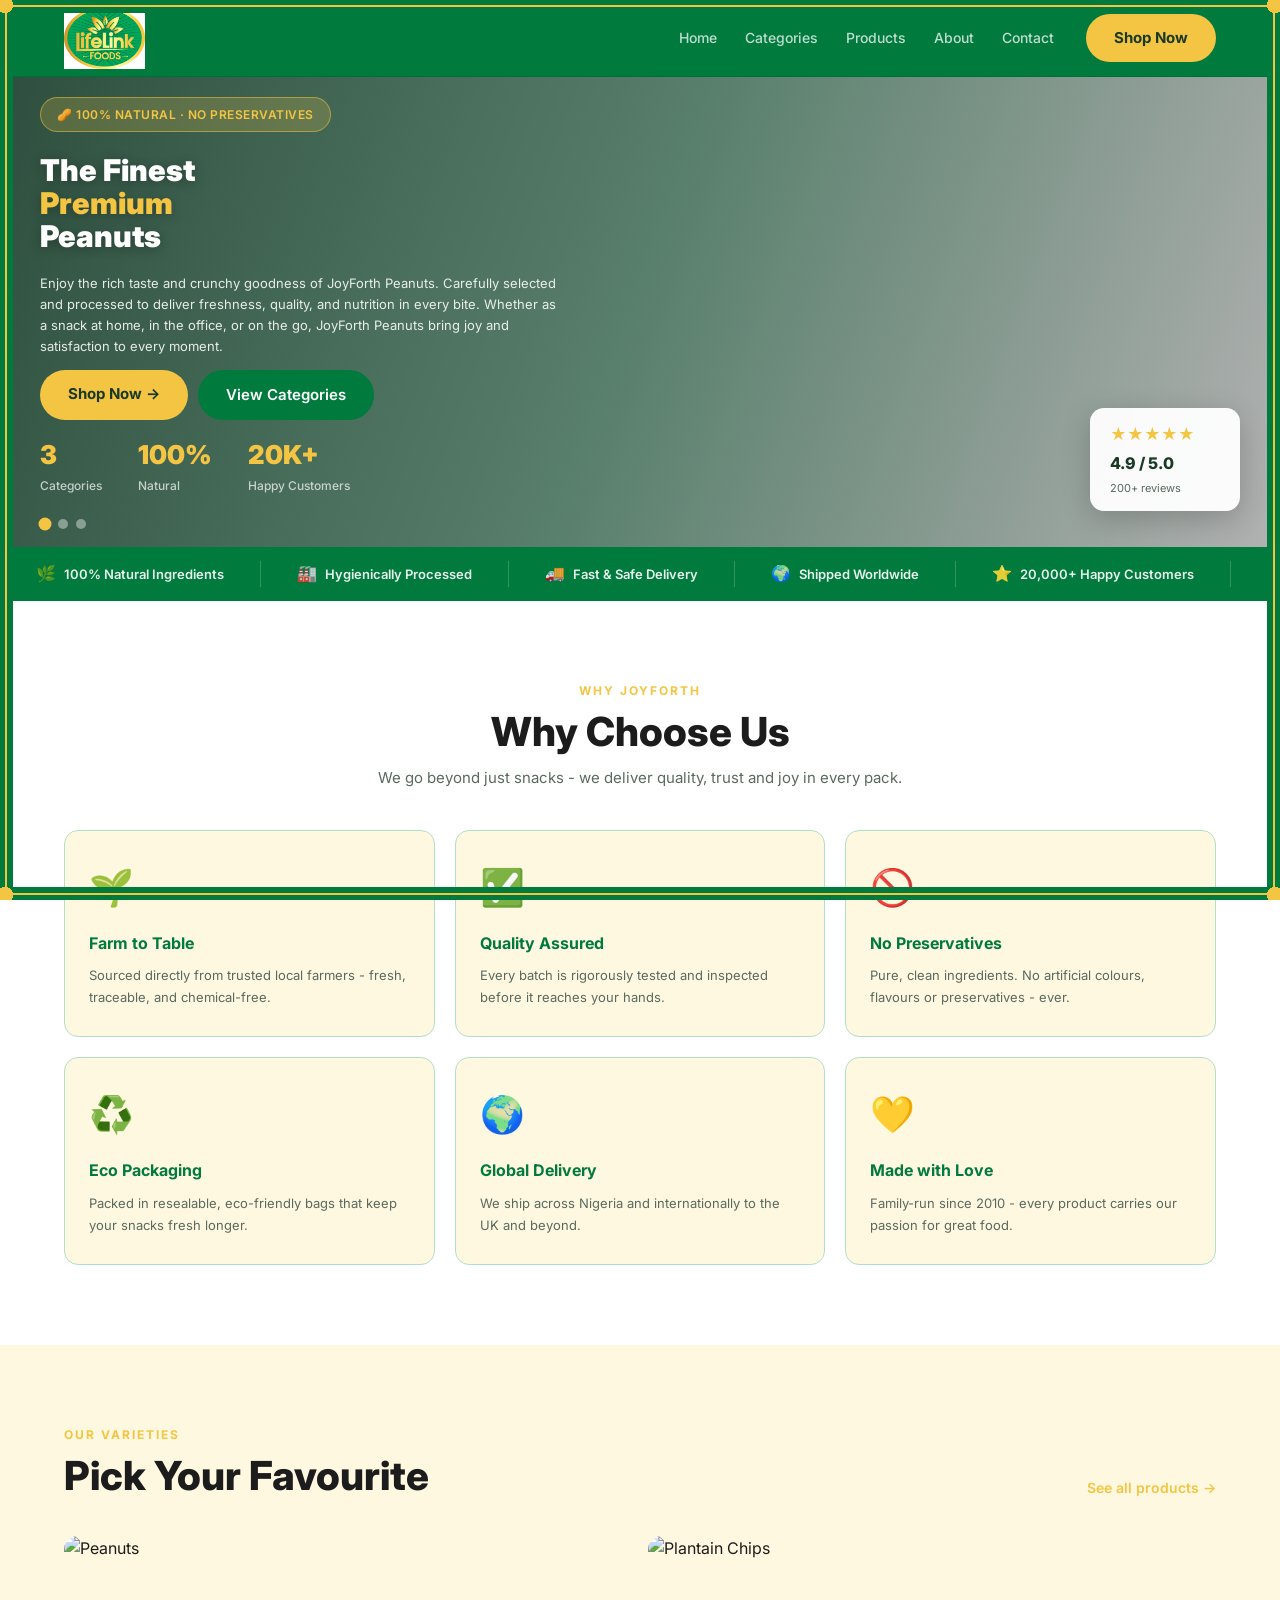
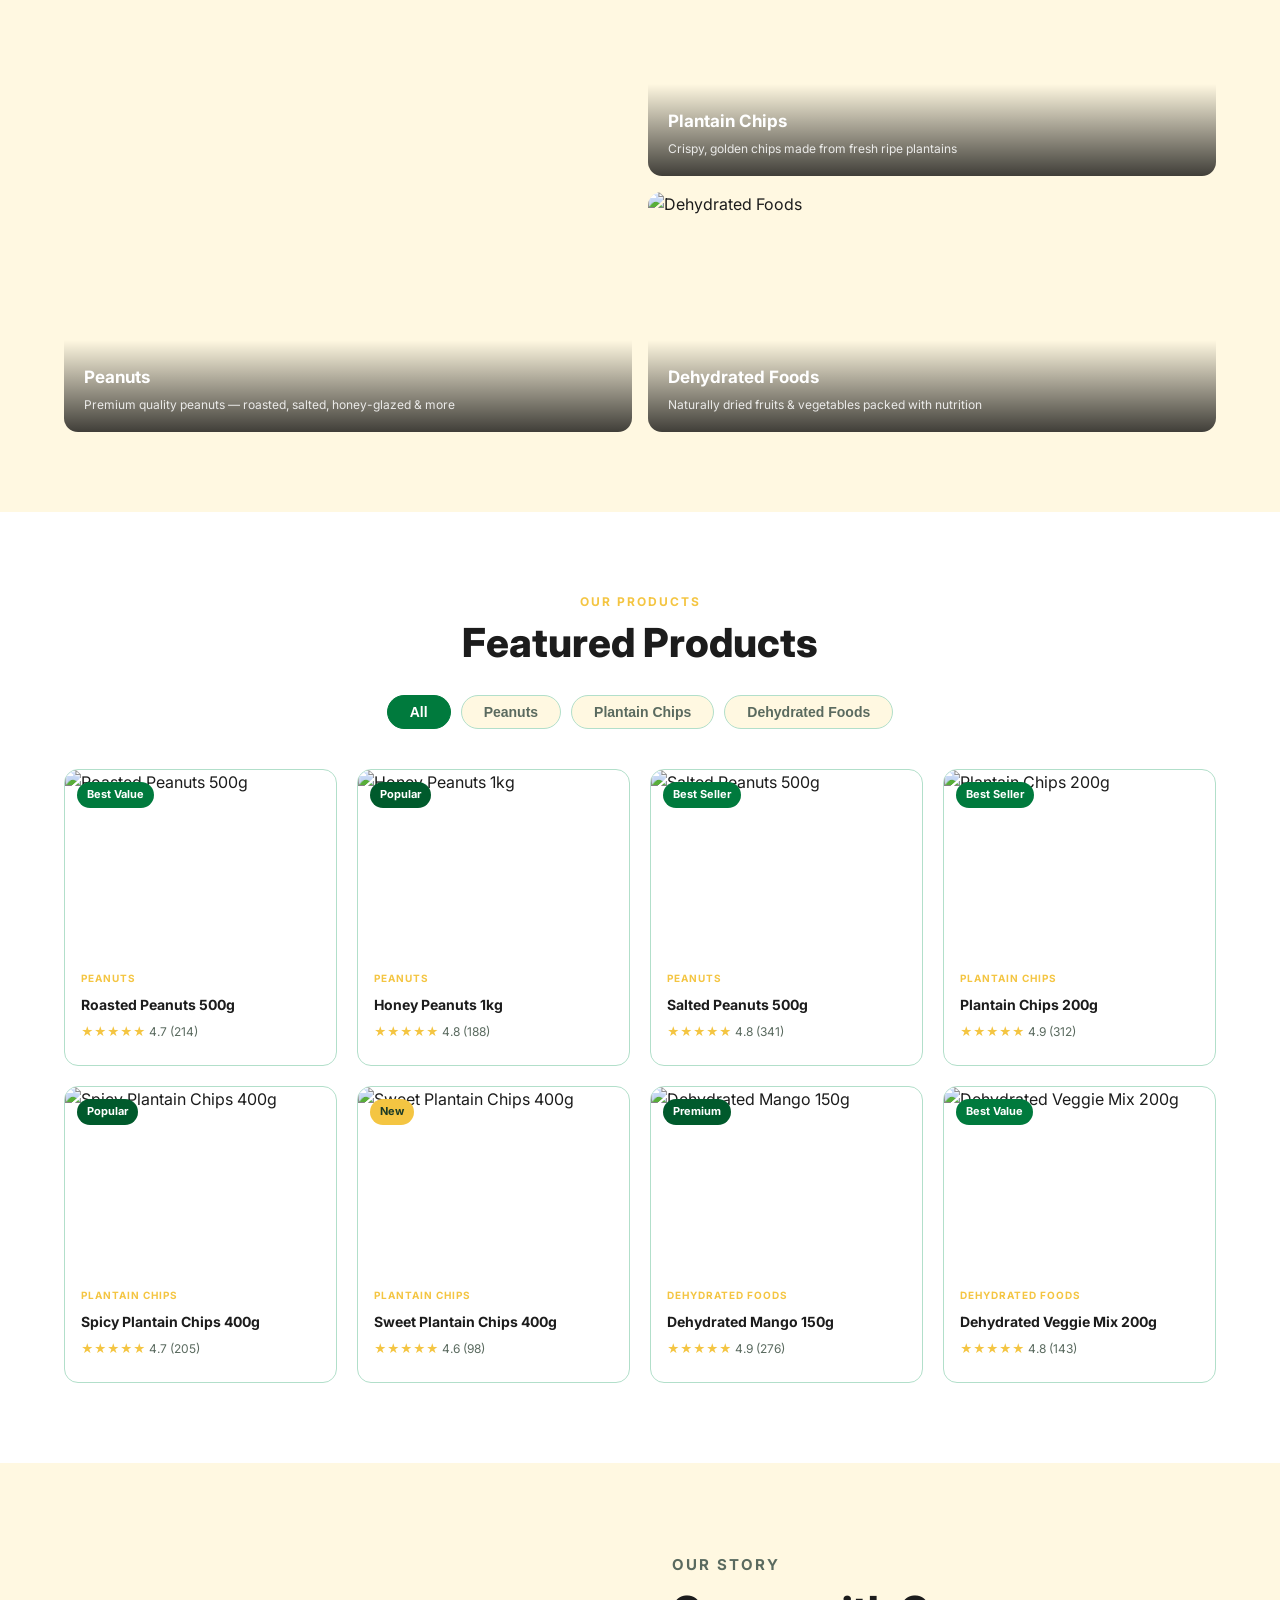
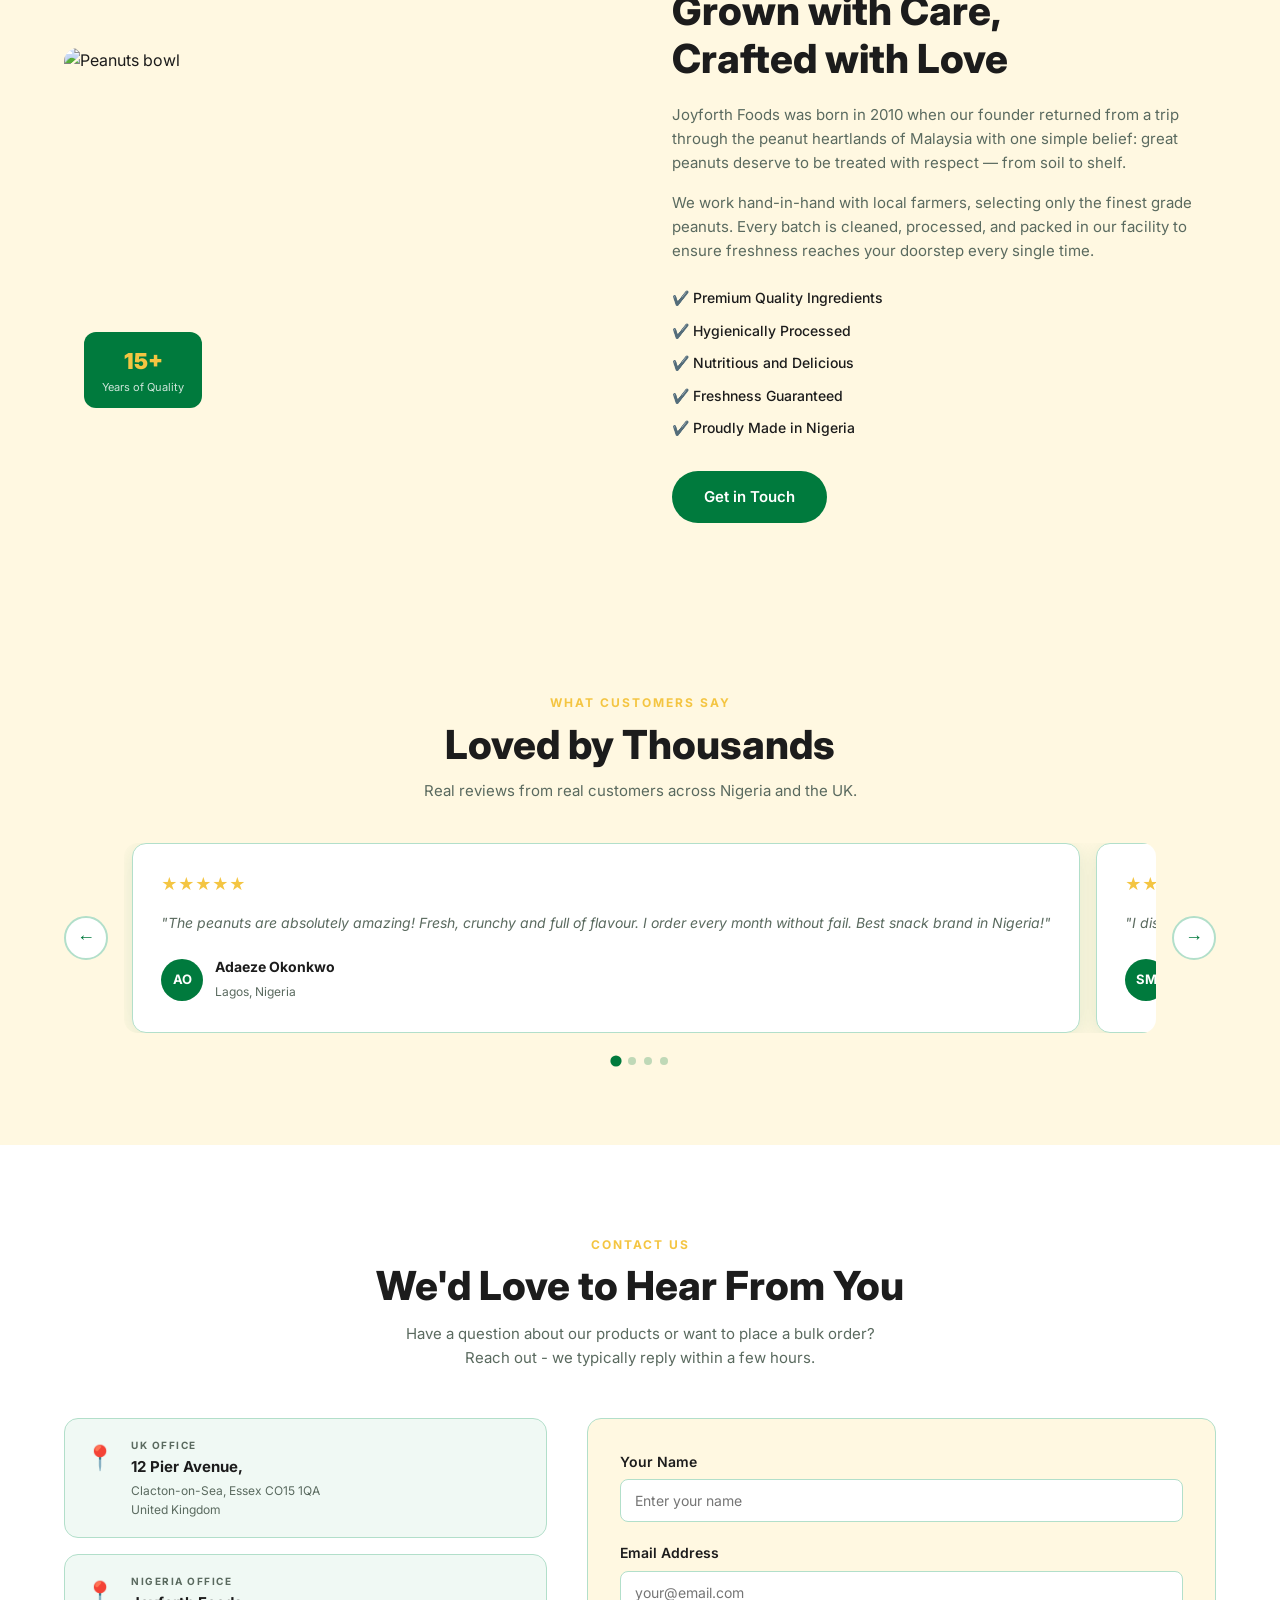
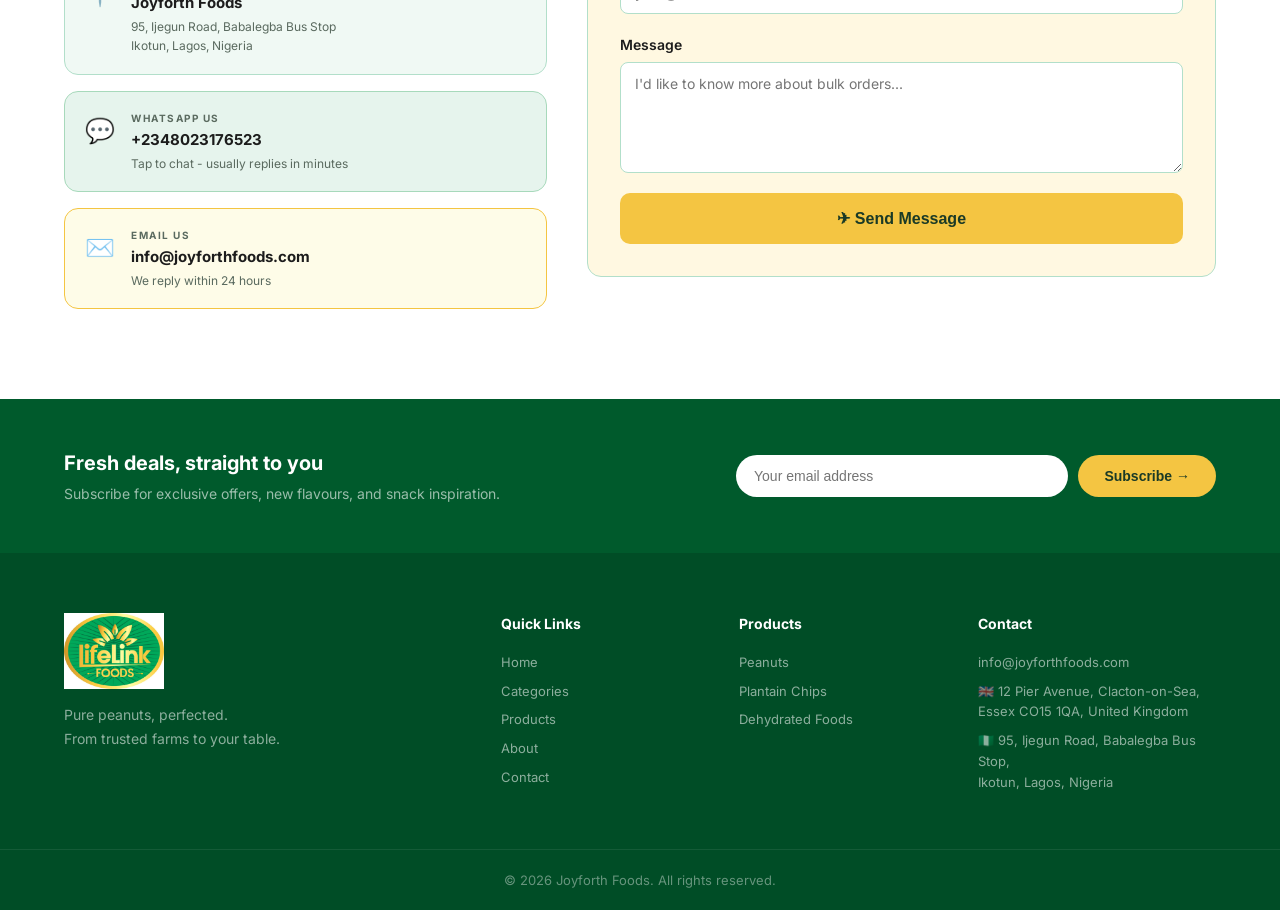
==== commit 8b631280: "joyforth new now" ====
--- a/index.html
+++ b/index.html
@@ -3,25 +3,27 @@
 <head>
   <meta charset="UTF-8" />
   <meta name="viewport" content="width=device-width, initial-scale=1.0" />
-  <title>JoyForth Foods – Premium Peanuts, Plantain Chips & Dehydrated Foods</title>
+  <title>JoyForth Foods - Premium Peanuts, Plantain Chips &amp; Dehydrated Foods</title>
   <meta name="description" content="JoyForth Foods offers premium quality peanuts, crispy plantain chips, and naturally dehydrated foods. 100% natural, no preservatives. Available in the UK and Nigeria." />
   <meta name="keywords" content="JoyForth Foods, peanuts Nigeria, plantain chips, dehydrated foods, natural snacks, African snacks UK, premium peanuts" />
   <meta name="author" content="JoyForth Foods" />
   <meta name="robots" content="index, follow" />
+  <meta name="theme-color" content="#007A3D" />
+  <link rel="canonical" href="https://joyforthfoods.com/" />
 
   <!-- Open Graph / Social sharing -->
   <meta property="og:type" content="website" />
-  <meta property="og:title" content="JoyForth Foods – Premium Natural Snacks" />
+  <meta property="og:title" content="JoyForth Foods - Premium Natural Snacks" />
   <meta property="og:description" content="100% natural peanuts, plantain chips and dehydrated foods. Proudly made in Nigeria, available in the UK." />
-  <meta property="og:image" content="images/logo.png" />
+  <meta property="og:image" content="https://joyforthfoods.com/images/logo.png" />
   <meta property="og:url" content="https://joyforthfoods.com" />
   <meta property="og:site_name" content="JoyForth Foods" />
 
   <!-- Twitter Card -->
   <meta name="twitter:card" content="summary_large_image" />
-  <meta name="twitter:title" content="JoyForth Foods – Premium Natural Snacks" />
+  <meta name="twitter:title" content="JoyForth Foods - Premium Natural Snacks" />
   <meta name="twitter:description" content="100% natural peanuts, plantain chips and dehydrated foods. Proudly made in Nigeria, available in the UK." />
-  <meta name="twitter:image" content="images/logo.png" />
+  <meta name="twitter:image" content="https://joyforthfoods.com/images/logo.png" />
 
   <!-- Favicon -->
   <link rel="icon" type="image/png" href="images/logo.png" />
@@ -42,7 +44,7 @@
     </div>
     <div class="uc-left">
       <img src="images/logo.png" alt="Joyforth Foods" class="uc-logo" />
-      <div class="uc-tag">🚧 Under Construction</div>
+      <div class="uc-tag">&#128679; Under Construction</div>
       <h1 class="uc-title">Something<br/><span>Delicious</span><br/>Is Coming</h1>
       <p class="uc-sub">We are putting the finishing touches on our new website. JoyForth Foods will be back shortly with something amazing!</p>
       <div class="uc-ctas">
@@ -50,21 +52,20 @@
           <svg width="18" height="18" viewBox="0 0 24 24" fill="currentColor"><path d="M17.472 14.382c-.297-.149-1.758-.867-2.03-.967-.273-.099-.471-.148-.67.15-.197.297-.767.966-.94 1.164-.173.199-.347.223-.644.075-.297-.15-1.255-.463-2.39-1.475-.883-.788-1.48-1.761-1.653-2.059-.173-.297-.018-.458.13-.606.134-.133.298-.347.446-.52.149-.174.198-.298.298-.497.099-.198.05-.371-.025-.52-.075-.149-.669-1.612-.916-2.207-.242-.579-.487-.5-.669-.51-.173-.008-.371-.01-.57-.01-.198 0-.52.074-.792.372-.272.297-1.04 1.016-1.04 2.479 0 1.462 1.065 2.875 1.213 3.074.149.198 2.096 3.2 5.077 4.487.709.306 1.262.489 1.694.625.712.227 1.36.195 1.871.118.571-.085 1.758-.719 2.006-1.413.248-.694.248-1.289.173-1.413-.074-.124-.272-.198-.57-.347m-5.421 7.403h-.004a9.87 9.87 0 01-5.031-1.378l-.361-.214-3.741.982.998-3.648-.235-.374a9.86 9.86 0 01-1.51-5.26c.001-5.45 4.436-9.884 9.888-9.884 2.64 0 5.122 1.03 6.988 2.898a9.825 9.825 0 012.893 6.994c-.003 5.45-4.437 9.884-9.885 9.884m8.413-18.297A11.815 11.815 0 0012.05 0C5.495 0 .16 5.335.157 11.892c0 2.096.547 4.142 1.588 5.945L.057 24l6.305-1.654a11.882 11.882 0 005.683 1.448h.005c6.554 0 11.89-5.335 11.893-11.893a11.821 11.821 0 00-3.48-8.413z"/></svg>
           Chat on WhatsApp
         </a>
-        <a href="mailto:info@joyforthfoods.com" class="uc-email">✉ info@joyforthfoods.com</a>
-      </div>
-      <a href="login.html" class="uc-admin-link">⚙ Admin Login</a>
+        <a href="mailto:info@joyforthfoods.com" class="uc-email">&#9993; info@joyforthfoods.com</a>
+      </div>
     </div>
     <div class="uc-right">
       <div class="uc-card uc-card-1">
-        <div class="uc-card-icon">🥜</div>
+        <div class="uc-card-icon">&#129372;</div>
         <p>Premium Peanuts</p>
       </div>
       <div class="uc-card uc-card-2">
-        <div class="uc-card-icon">🍌</div>
+        <div class="uc-card-icon">&#127820;</div>
         <p>Plantain Chips</p>
       </div>
       <div class="uc-card uc-card-3">
-        <div class="uc-card-icon">🍎</div>
+        <div class="uc-card-icon">&#127822;</div>
         <p>Dehydrated Fruits</p>
       </div>
       <div class="uc-badge-ring">
@@ -78,8 +79,8 @@
 
   <!-- ====== ADMIN PREVIEW BANNER ====== -->
   <div id="uc-banner" style="display:none;">
-    <span>🚧 <strong>Construction Mode ON</strong> — Visitors see the "Coming Soon" page. You are in admin preview.</span>
-    <button onclick="document.getElementById('uc-banner').style.display='none'">✕</button>
+    <span>&#128679; <strong>Construction Mode ON</strong> - Visitors see the "Coming Soon" page. You are in admin preview.</span>
+    <button onclick="document.getElementById('uc-banner').style.display='none'">&#10005;</button>
   </div>
 
   <!-- ====== NAVBAR ====== -->
@@ -116,7 +117,7 @@
     <div class="hero-overlay"></div>
     <div class="container hero-inner">
       <div class="hero-text">
-        <div class="badge" id="hero-badge">🥜 100% NATURAL · NO PRESERVATIVES</div>
+        <div class="badge" id="hero-badge">&#129372; 100% NATURAL &middot; NO PRESERVATIVES</div>
         <h1 id="hero-heading">The Finest<br /><span class="highlight">Premium</span><br />Peanuts</h1>
         <p id="hero-desc">Enjoy the rich taste and crunchy goodness of JoyForth Peanuts. Carefully selected and processed to deliver freshness, quality, and nutrition in every bite. Whether as a snack at home, in the office, or on the go, JoyForth Peanuts bring joy and satisfaction to every moment.</p>
         <div class="hero-btns">
@@ -146,18 +147,18 @@
   <!-- ====== TRUST BAR ====== -->
   <section class="trust-bar">
     <div class="trust-track">
-      <div class="trust-item"><span>🌿</span> 100% Natural Ingredients</div>
-      <div class="trust-item"><span>🏭</span> Hygienically Processed</div>
-      <div class="trust-item"><span>🚚</span> Fast & Safe Delivery</div>
-      <div class="trust-item"><span>🌍</span> Shipped Worldwide</div>
-      <div class="trust-item"><span>⭐</span> 20,000+ Happy Customers</div>
-      <div class="trust-item"><span>🔒</span> Secure Packaging</div>
-      <div class="trust-item"><span>🌿</span> 100% Natural Ingredients</div>
-      <div class="trust-item"><span>🏭</span> Hygienically Processed</div>
-      <div class="trust-item"><span>🚚</span> Fast & Safe Delivery</div>
-      <div class="trust-item"><span>🌍</span> Shipped Worldwide</div>
-      <div class="trust-item"><span>⭐</span> 20,000+ Happy Customers</div>
-      <div class="trust-item"><span>🔒</span> Secure Packaging</div>
+      <div class="trust-item"><span>&#127807;</span> 100% Natural Ingredients</div>
+      <div class="trust-item"><span>&#127981;</span> Hygienically Processed</div>
+      <div class="trust-item"><span>&#128666;</span> Fast &amp; Safe Delivery</div>
+      <div class="trust-item"><span>&#127757;</span> Shipped Worldwide</div>
+      <div class="trust-item"><span>&#11088;</span> 20,000+ Happy Customers</div>
+      <div class="trust-item"><span>&#128274;</span> Secure Packaging</div>
+      <div class="trust-item"><span>&#127807;</span> 100% Natural Ingredients</div>
+      <div class="trust-item"><span>&#127981;</span> Hygienically Processed</div>
+      <div class="trust-item"><span>&#128666;</span> Fast &amp; Safe Delivery</div>
+      <div class="trust-item"><span>&#127757;</span> Shipped Worldwide</div>
+      <div class="trust-item"><span>&#11088;</span> 20,000+ Happy Customers</div>
+      <div class="trust-item"><span>&#128274;</span> Secure Packaging</div>
     </div>
   </section>
 
@@ -166,37 +167,37 @@
     <div class="container">
       <p class="section-tag center">WHY JOYFORTH</p>
       <h2 class="center">Why Choose Us</h2>
-      <p class="why-sub center">We go beyond just snacks — we deliver quality, trust and joy in every pack.</p>
+      <p class="why-sub center">We go beyond just snacks - we deliver quality, trust and joy in every pack.</p>
       <div class="why-grid">
         <div class="why-card">
-          <div class="why-icon">🌱</div>
+          <div class="why-icon">&#127793;</div>
           <h3>Farm to Table</h3>
-          <p>Sourced directly from trusted local farmers — fresh, traceable, and chemical-free.</p>
+          <p>Sourced directly from trusted local farmers - fresh, traceable, and chemical-free.</p>
         </div>
         <div class="why-card">
-          <div class="why-icon">✅</div>
+          <div class="why-icon">&#9989;</div>
           <h3>Quality Assured</h3>
           <p>Every batch is rigorously tested and inspected before it reaches your hands.</p>
         </div>
         <div class="why-card">
-          <div class="why-icon">🚫</div>
+          <div class="why-icon">&#128683;</div>
           <h3>No Preservatives</h3>
-          <p>Pure, clean ingredients. No artificial colours, flavours or preservatives — ever.</p>
+          <p>Pure, clean ingredients. No artificial colours, flavours or preservatives - ever.</p>
         </div>
         <div class="why-card">
-          <div class="why-icon">♻️</div>
+          <div class="why-icon">&#9851;&#65039;</div>
           <h3>Eco Packaging</h3>
           <p>Packed in resealable, eco-friendly bags that keep your snacks fresh longer.</p>
         </div>
         <div class="why-card">
-          <div class="why-icon">🌍</div>
+          <div class="why-icon">&#127757;</div>
           <h3>Global Delivery</h3>
           <p>We ship across Nigeria and internationally to the UK and beyond.</p>
         </div>
         <div class="why-card">
-          <div class="why-icon">💛</div>
+          <div class="why-icon">&#128155;</div>
           <h3>Made with Love</h3>
-          <p>Family-run since 2010 — every product carries our passion for great food.</p>
+          <p>Family-run since 2010 - every product carries our passion for great food.</p>
         </div>
       </div>
     </div>
@@ -258,7 +259,7 @@
           <div class="product-info">
             <span class="product-type">PEANUTS</span>
             <h4>Roasted Peanuts 500g</h4>
-            <div class="product-rating">★★★★★ <span>4.7 (214)</span></div>
+            <div class="product-rating">&#9733;&#9733;&#9733;&#9733;&#9733; <span>4.7 (214)</span></div>
           </div>
         </div>
 
@@ -268,7 +269,7 @@
           <div class="product-info">
             <span class="product-type">PEANUTS</span>
             <h4>Honey Peanuts 1kg</h4>
-            <div class="product-rating">★★★★★ <span>4.8 (188)</span></div>
+            <div class="product-rating">&#9733;&#9733;&#9733;&#9733;&#9733; <span>4.8 (188)</span></div>
           </div>
         </div>
 
@@ -278,7 +279,7 @@
           <div class="product-info">
             <span class="product-type">PEANUTS</span>
             <h4>Salted Peanuts 500g</h4>
-            <div class="product-rating">★★★★★ <span>4.8 (341)</span></div>
+            <div class="product-rating">&#9733;&#9733;&#9733;&#9733;&#9733; <span>4.8 (341)</span></div>
           </div>
         </div>
 
@@ -289,7 +290,7 @@
           <div class="product-info">
             <span class="product-type">PLANTAIN CHIPS</span>
             <h4>Plantain Chips 200g</h4>
-            <div class="product-rating">★★★★★ <span>4.9 (312)</span></div>
+            <div class="product-rating">&#9733;&#9733;&#9733;&#9733;&#9733; <span>4.9 (312)</span></div>
           </div>
         </div>
 
@@ -299,7 +300,7 @@
           <div class="product-info">
             <span class="product-type">PLANTAIN CHIPS</span>
             <h4>Spicy Plantain Chips 400g</h4>
-            <div class="product-rating">★★★★★ <span>4.7 (205)</span></div>
+            <div class="product-rating">&#9733;&#9733;&#9733;&#9733;&#9733; <span>4.7 (205)</span></div>
           </div>
         </div>
 
@@ -309,7 +310,7 @@
           <div class="product-info">
             <span class="product-type">PLANTAIN CHIPS</span>
             <h4>Sweet Plantain Chips 400g</h4>
-            <div class="product-rating">★★★★★ <span>4.6 (98)</span></div>
+            <div class="product-rating">&#9733;&#9733;&#9733;&#9733;&#9733; <span>4.6 (98)</span></div>
           </div>
         </div>
 
@@ -320,7 +321,7 @@
           <div class="product-info">
             <span class="product-type">DEHYDRATED FOODS</span>
             <h4>Dehydrated Mango 150g</h4>
-            <div class="product-rating">★★★★★ <span>4.9 (276)</span></div>
+            <div class="product-rating">&#9733;&#9733;&#9733;&#9733;&#9733; <span>4.9 (276)</span></div>
           </div>
         </div>
 
@@ -330,7 +331,7 @@
           <div class="product-info">
             <span class="product-type">DEHYDRATED FOODS</span>
             <h4>Dehydrated Veggie Mix 200g</h4>
-            <div class="product-rating">★★★★★ <span>4.8 (143)</span></div>
+            <div class="product-rating">&#9733;&#9733;&#9733;&#9733;&#9733; <span>4.8 (143)</span></div>
           </div>
         </div>
 
@@ -377,7 +378,7 @@
           <div class="testi-track" id="testi-track">
 
             <div class="testi-card">
-              <div class="testi-stars">★★★★★</div>
+              <div class="testi-stars">&#9733;&#9733;&#9733;&#9733;&#9733;</div>
               <p class="testi-text">"The peanuts are absolutely amazing! Fresh, crunchy and full of flavour. I order every month without fail. Best snack brand in Nigeria!"</p>
               <div class="testi-author">
                 <div class="testi-avatar">AO</div>
@@ -386,7 +387,7 @@
             </div>
 
             <div class="testi-card">
-              <div class="testi-stars">★★★★★</div>
+              <div class="testi-stars">&#9733;&#9733;&#9733;&#9733;&#9733;</div>
               <p class="testi-text">"I discovered JoyForth plantain chips at a Nigerian food store in Essex and I was hooked immediately. Crispy, light and so tasty. Highly recommend!"</p>
               <div class="testi-author">
                 <div class="testi-avatar">SM</div>
@@ -395,7 +396,7 @@
             </div>
 
             <div class="testi-card">
-              <div class="testi-stars">★★★★★</div>
+              <div class="testi-stars">&#9733;&#9733;&#9733;&#9733;&#9733;</div>
               <p class="testi-text">"The dehydrated mango is my go-to healthy snack. No added sugar, completely natural and tastes like biting into a fresh mango. Wonderful product!"</p>
               <div class="testi-author">
                 <div class="testi-avatar">TF</div>
@@ -404,7 +405,7 @@
             </div>
 
             <div class="testi-card">
-              <div class="testi-stars">★★★★★</div>
+              <div class="testi-stars">&#9733;&#9733;&#9733;&#9733;&#9733;</div>
               <p class="testi-text">"Ordered for my shop and my customers keep coming back for more! The packaging is excellent and delivery was super fast. JoyForth is a trusted brand."</p>
               <div class="testi-author">
                 <div class="testi-avatar">KA</div>
@@ -413,7 +414,7 @@
             </div>
 
             <div class="testi-card">
-              <div class="testi-stars">★★★★★</div>
+              <div class="testi-stars">&#9733;&#9733;&#9733;&#9733;&#9733;</div>
               <p class="testi-text">"My kids absolutely love the honey peanuts! It's the only snack I feel good about giving them — natural, healthy and delicious. Thank you JoyForth!"</p>
               <div class="testi-author">
                 <div class="testi-avatar">BO</div>
@@ -422,7 +423,7 @@
             </div>
 
             <div class="testi-card">
-              <div class="testi-stars">★★★★★</div>
+              <div class="testi-stars">&#9733;&#9733;&#9733;&#9733;&#9733;</div>
               <p class="testi-text">"I send JoyForth products to my family in Nigeria from here in London. They love every single item. It's the taste of home in every bite!"</p>
               <div class="testi-author">
                 <div class="testi-avatar">FO</div>
@@ -444,35 +445,35 @@
     <div class="container">
       <p class="section-tag center">CONTACT US</p>
       <h2 class="center">We'd Love to Hear From You</h2>
-      <p class="contact-sub center">Have a question about our products or want to place a bulk order?<br />Reach out — we typically reply within a few hours.</p>
+      <p class="contact-sub center">Have a question about our products or want to place a bulk order?<br />Reach out - we typically reply within a few hours.</p>
       <div class="contact-grid">
         <div class="contact-info">
           <div class="contact-card address-card">
-            <span class="contact-icon">📍</span>
+            <span class="contact-icon">&#128205;</span>
             <div>
               <p class="contact-label">UK OFFICE</p>
               <strong>12 Pier Avenue,</strong>
-              <p class="contact-note">Clacton-on-Sea, Essex CO15 1QA<br />United Kingdom</p>
+              <p class="contact-note" data-addr="uk">Clacton-on-Sea, Essex CO15 1QA<br />United Kingdom</p>
             </div>
           </div>
           <div class="contact-card address-card">
-            <span class="contact-icon">📍</span>
+            <span class="contact-icon">&#128205;</span>
             <div>
               <p class="contact-label">NIGERIA OFFICE</p>
               <strong>Joyforth Foods</strong>
-              <p class="contact-note">95, Ijegun Road, Babalegba Bus Stop<br />Ikotun, Lagos, Nigeria</p>
+              <p class="contact-note" data-addr="ng">95, Ijegun Road, Babalegba Bus Stop<br />Ikotun, Lagos, Nigeria</p>
             </div>
           </div>
           <div class="contact-card green">
-            <span class="contact-icon">💬</span>
+            <span class="contact-icon">&#128172;</span>
             <div>
               <p class="contact-label">WHATSAPP US</p>
               <strong>+2348023176523</strong>
-              <p class="contact-note">Tap to chat — usually replies in minutes</p>
+              <p class="contact-note">Tap to chat - usually replies in minutes</p>
             </div>
           </div>
           <div class="contact-card orange">
-            <span class="contact-icon">✉️</span>
+            <span class="contact-icon">&#9993;&#65039;</span>
             <div>
               <p class="contact-label">EMAIL US</p>
               <strong>info@joyforthfoods.com</strong>
@@ -495,7 +496,7 @@
             <label for="message">Message</label>
             <textarea id="message" name="message" rows="5" placeholder="I'd like to know more about bulk orders..."></textarea>
           </div>
-          <button type="submit" class="btn-send">✈ Send Message</button>
+          <button type="submit" class="btn-send">&#9992; Send Message</button>
         </form>
       </div>
     </div>
@@ -510,7 +511,7 @@
       </div>
       <form class="newsletter-form" onsubmit="handleNewsletter(event)">
         <input type="email" placeholder="Your email address" required />
-        <button type="submit">Subscribe →</button>
+        <button type="submit">Subscribe &rarr;</button>
       </form>
     </div>
   </section>
@@ -541,13 +542,12 @@
       <div class="footer-links">
         <h4>Contact</h4>
         <p>info@joyforthfoods.com</p>
-        <p>🇬🇧 12 Pier Avenue, Clacton-on-Sea,<br />Essex CO15 1QA, United Kingdom</p>
-        <p>🇳🇬 95, Ijegun Road, Babalegba Bus Stop,<br />Ikotun, Lagos, Nigeria</p>
+        <p>&#127468;&#127463; 12 Pier Avenue, Clacton-on-Sea,<br />Essex CO15 1QA, United Kingdom</p>
+        <p>&#127475;&#127468; 95, Ijegun Road, Babalegba Bus Stop,<br />Ikotun, Lagos, Nigeria</p>
       </div>
     </div>
     <div class="footer-bottom">
-      <p>© 2026 Joyforth Foods. All rights reserved.</p>
-      <a href="login.html" class="admin-btn">⚙ Admin Panel</a>
+      <p>&copy; 2026 Joyforth Foods. All rights reserved.</p>
     </div>
   </footer>
 
--- a/style.css
+++ b/style.css
@@ -42,7 +42,6 @@
 .uc-logo {
   height: 72px; object-fit: contain;
   margin-bottom: 32px;
-  filter: brightness(0) invert(1);
 }
 .uc-tag {
   display: inline-flex; align-items: center; gap: 8px;
@@ -193,16 +192,17 @@
 
 html { scroll-behavior: smooth; }
 
-/* Page edge tape / frame */
+/* Page edge tape / frame — desktop, tablet & phone */
 body::before {
   content: '';
   position: fixed;
   inset: 0;
   pointer-events: none;
   z-index: 9999;
-  border: 6px solid var(--brown);
-  outline: 2px solid var(--orange);
-  outline-offset: -10px;
+  border: 5px solid var(--brown);
+  box-shadow:
+    inset 0 0 0 2px var(--orange),
+    inset 0 0 0 8px var(--brown);
 }
 
 /* Corner accent dots */
@@ -213,10 +213,24 @@
   pointer-events: none;
   z-index: 9999;
   background:
-    radial-gradient(circle 7px at 0 0, var(--orange) 100%, transparent 100%),
-    radial-gradient(circle 7px at 100% 0, var(--orange) 100%, transparent 100%),
-    radial-gradient(circle 7px at 0 100%, var(--orange) 100%, transparent 100%),
-    radial-gradient(circle 7px at 100% 100%, var(--orange) 100%, transparent 100%);
+    radial-gradient(circle 8px at 5px 5px,       var(--orange) 100%, transparent 100%),
+    radial-gradient(circle 8px at calc(100% - 5px) 5px,       var(--orange) 100%, transparent 100%),
+    radial-gradient(circle 8px at 5px calc(100% - 5px),       var(--orange) 100%, transparent 100%),
+    radial-gradient(circle 8px at calc(100% - 5px) calc(100% - 5px), var(--orange) 100%, transparent 100%);
+}
+
+@media (max-width: 600px) {
+  body::before {
+    border-width: 4px;
+    box-shadow: inset 0 0 0 2px var(--orange), inset 0 0 0 6px var(--brown);
+  }
+  body::after {
+    background:
+      radial-gradient(circle 6px at 4px 4px,       var(--orange) 100%, transparent 100%),
+      radial-gradient(circle 6px at calc(100% - 4px) 4px,       var(--orange) 100%, transparent 100%),
+      radial-gradient(circle 6px at 4px calc(100% - 4px),       var(--orange) 100%, transparent 100%),
+      radial-gradient(circle 6px at calc(100% - 4px) calc(100% - 4px), var(--orange) 100%, transparent 100%);
+  }
 }
 
 body {
@@ -330,14 +344,10 @@
   max-width: 180px;
   object-fit: contain;
   display: block;
-  mix-blend-mode: multiply;
-  filter: contrast(1.05) saturate(1.1);
 }
 .footer-logo-img {
   height: 76px;
   max-width: 210px;
-  mix-blend-mode: multiply;
-  filter: contrast(1.05) saturate(1.1);
 }
 
 .nav-links {
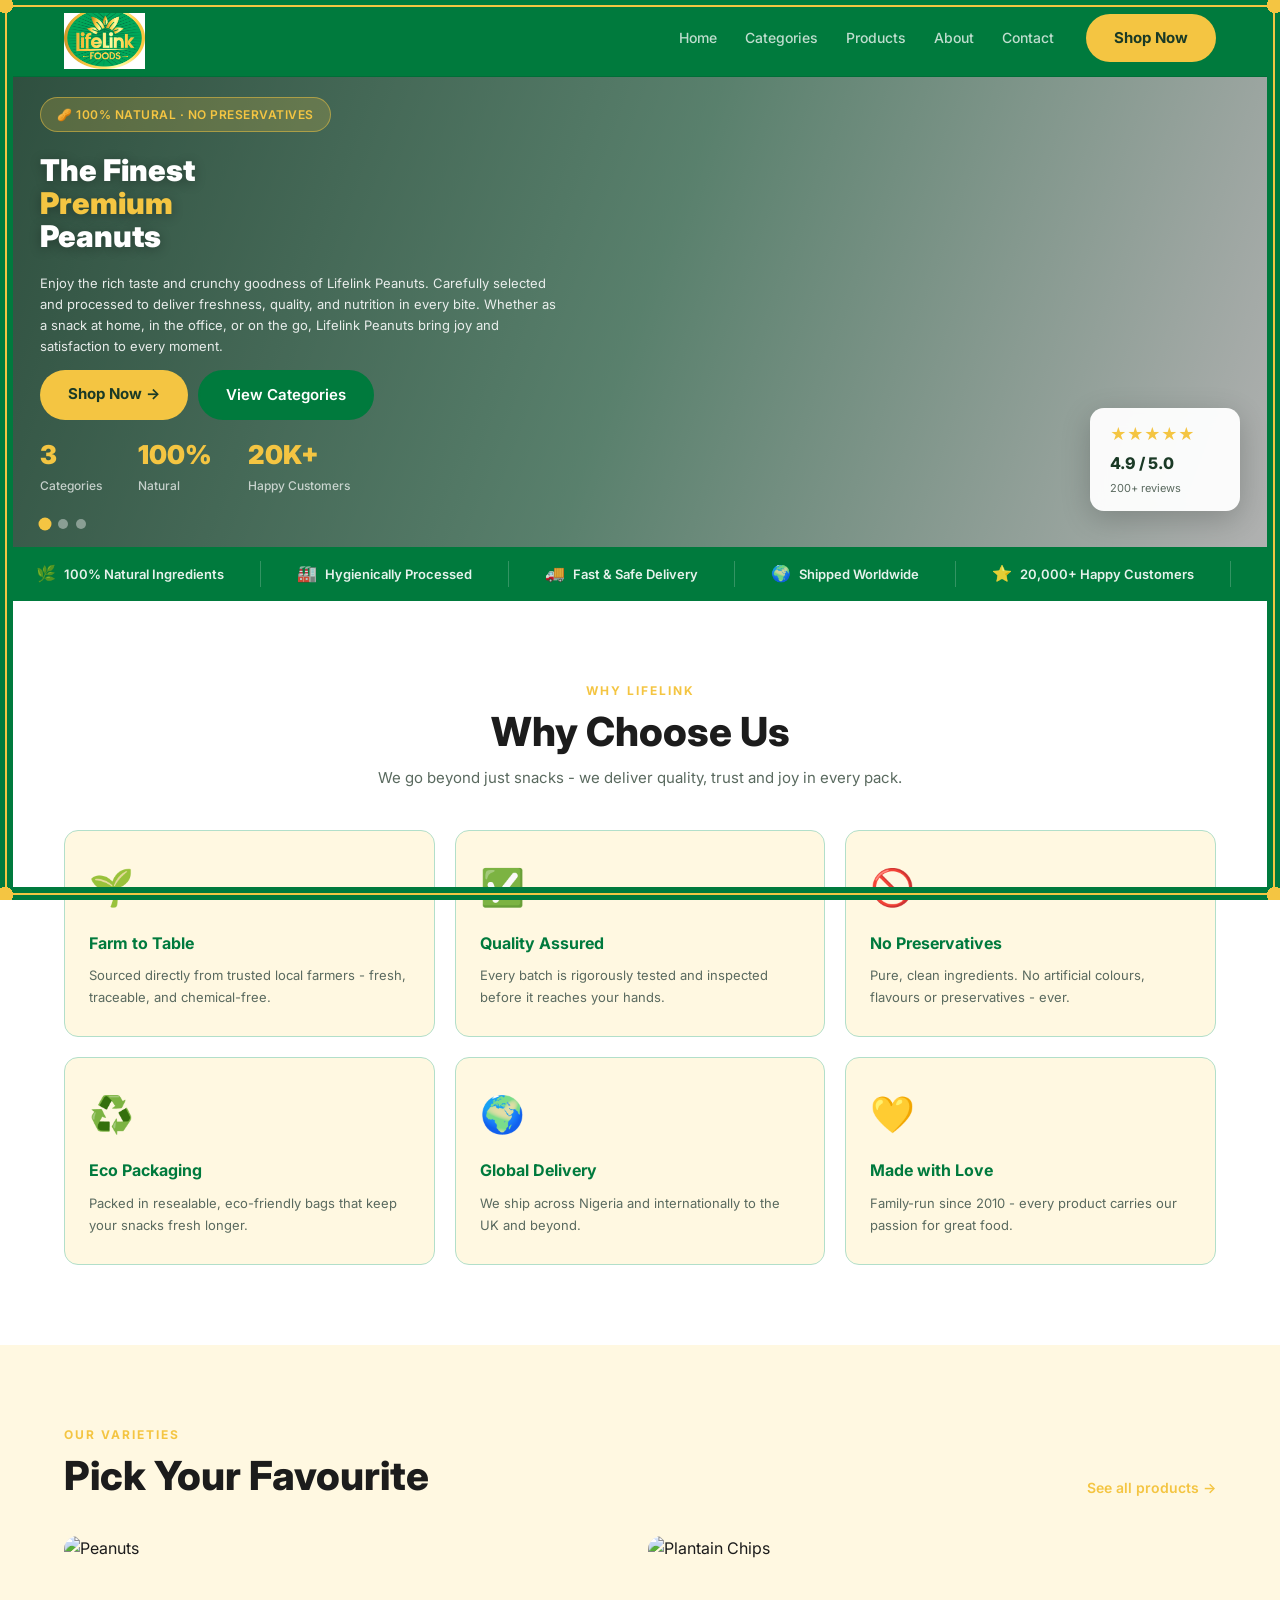
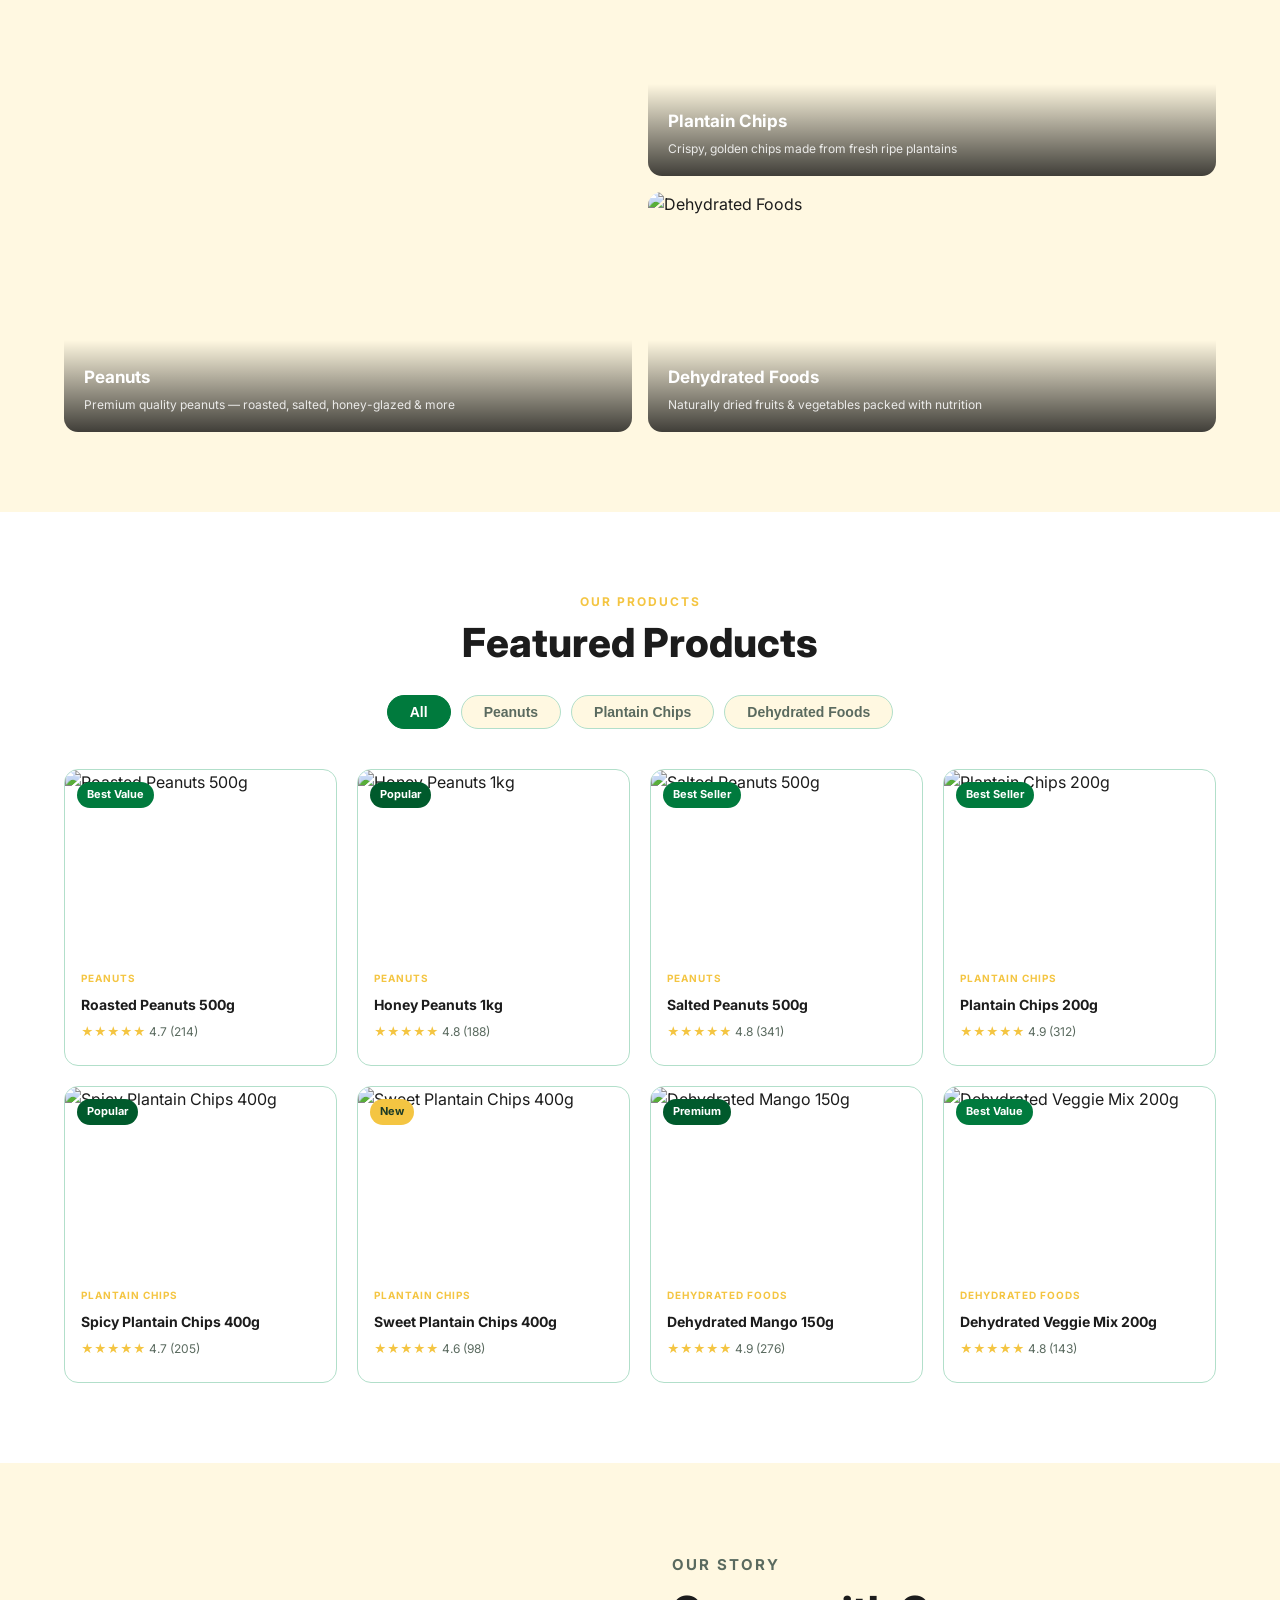
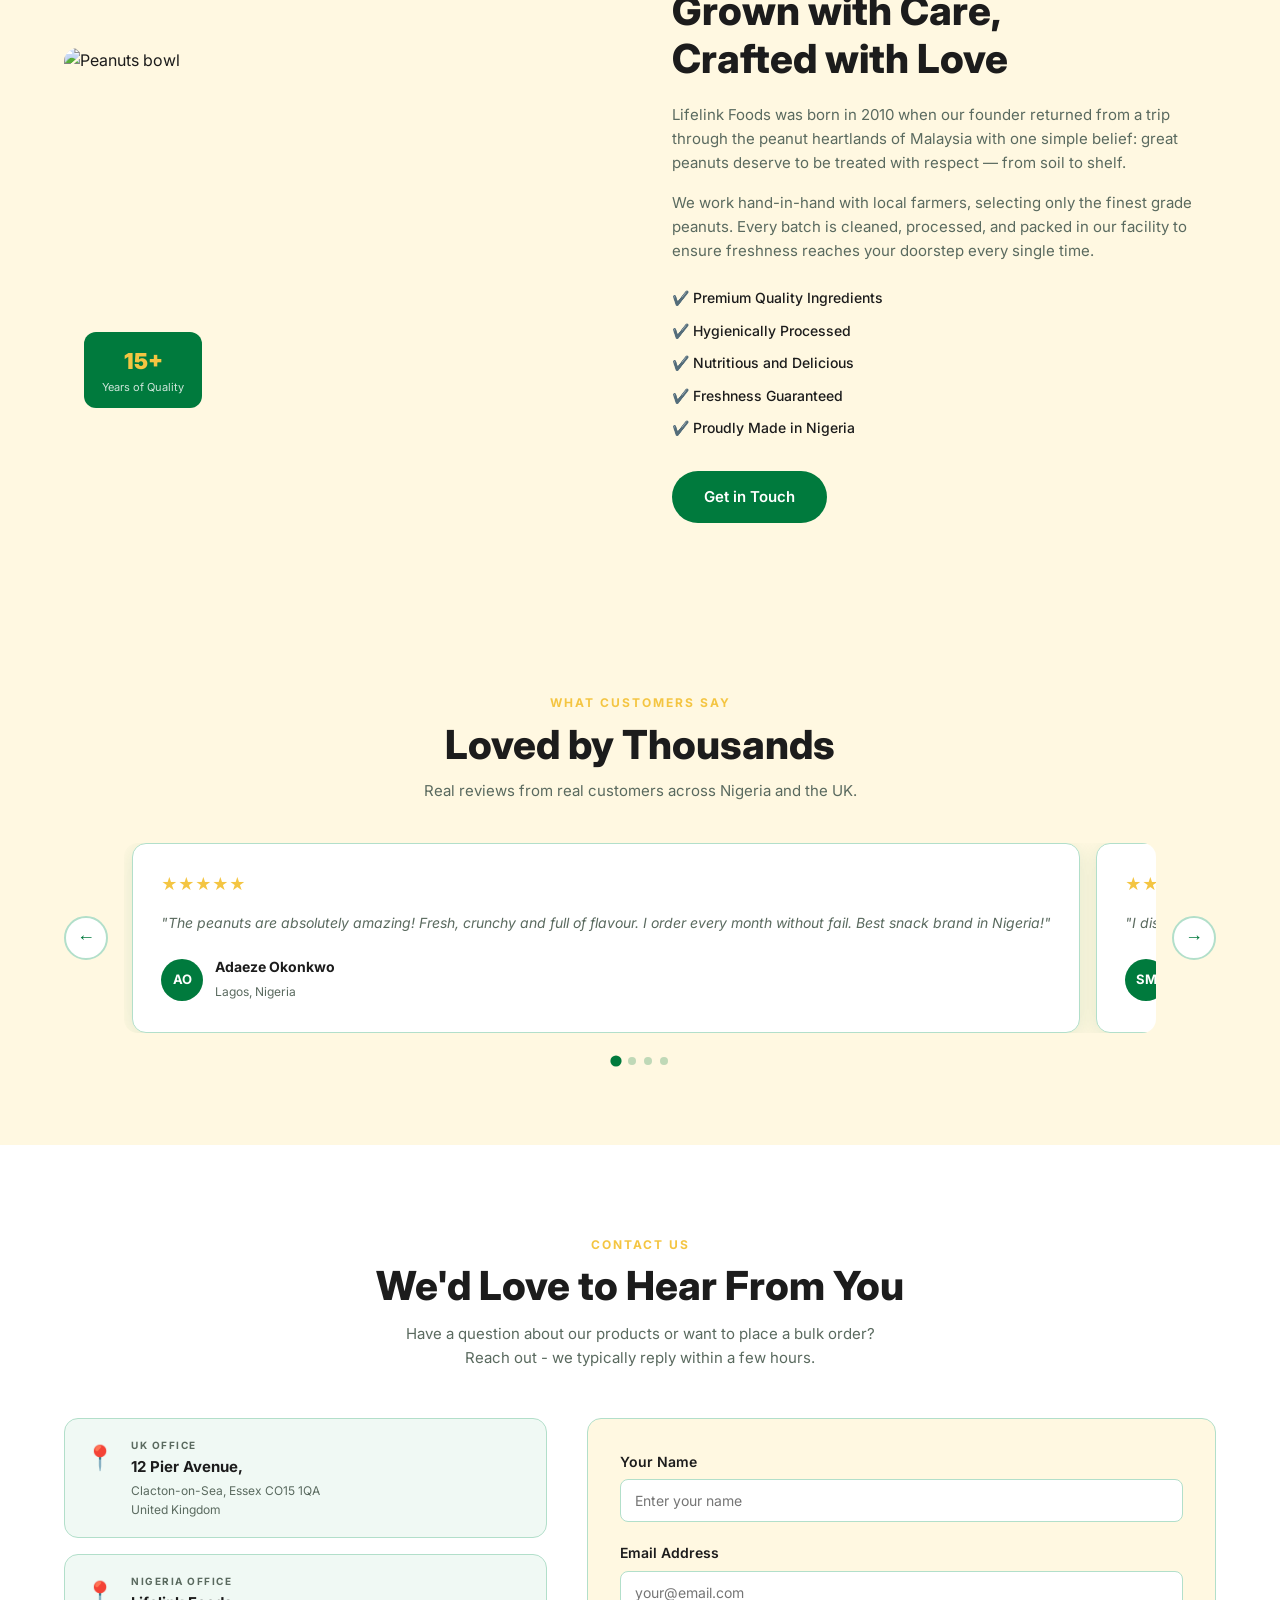
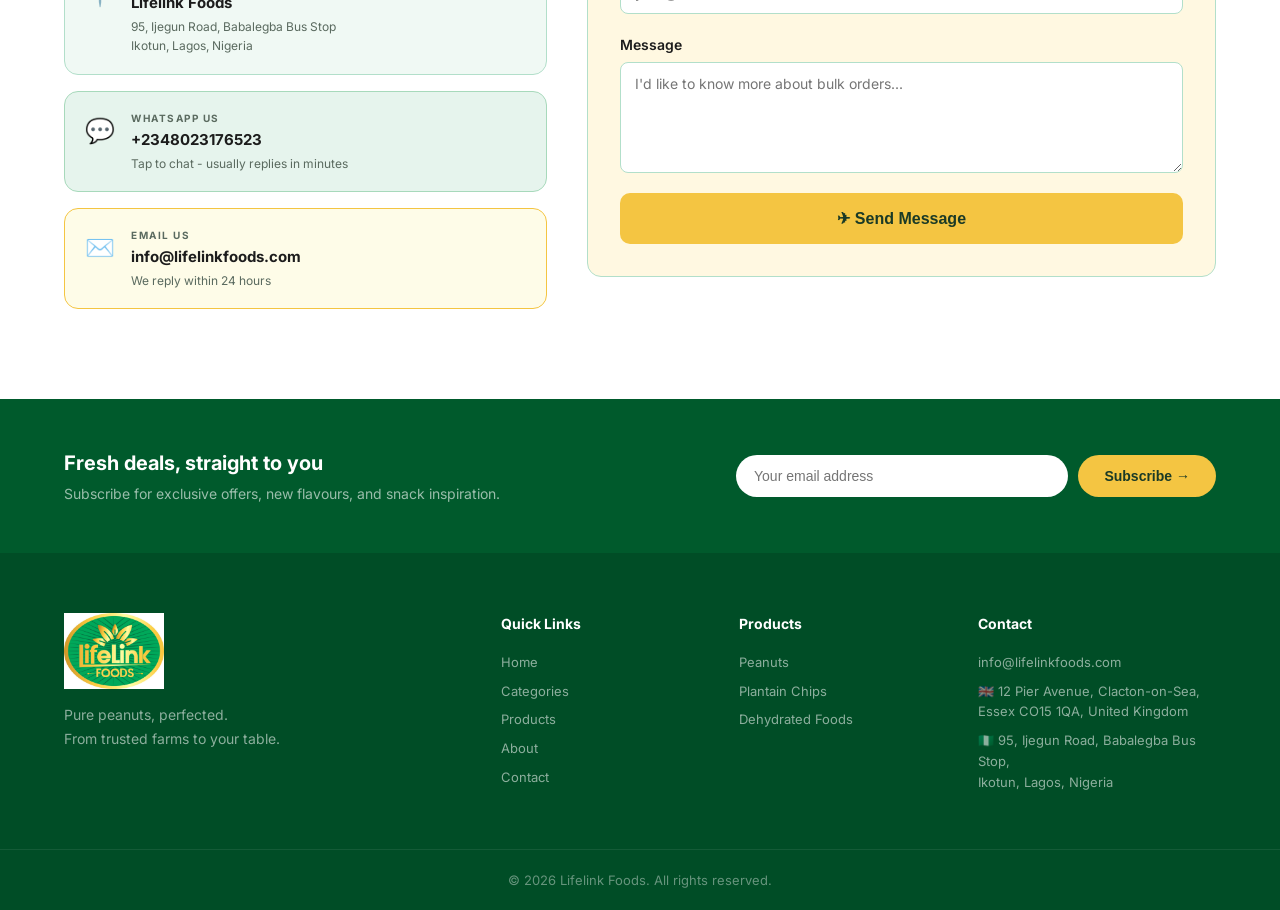
==== commit f5d4388d: "update lifelink2 corrections" ====
--- a/index.html
+++ b/index.html
@@ -3,27 +3,27 @@
 <head>
   <meta charset="UTF-8" />
   <meta name="viewport" content="width=device-width, initial-scale=1.0" />
-  <title>JoyForth Foods - Premium Peanuts, Plantain Chips &amp; Dehydrated Foods</title>
-  <meta name="description" content="JoyForth Foods offers premium quality peanuts, crispy plantain chips, and naturally dehydrated foods. 100% natural, no preservatives. Available in the UK and Nigeria." />
-  <meta name="keywords" content="JoyForth Foods, peanuts Nigeria, plantain chips, dehydrated foods, natural snacks, African snacks UK, premium peanuts" />
-  <meta name="author" content="JoyForth Foods" />
+  <title>Lifelink Foods - Premium Peanuts, Plantain Chips &amp; Dehydrated Foods</title>
+  <meta name="description" content="Lifelink Foods offers premium quality peanuts, crispy plantain chips, and naturally dehydrated foods. 100% natural, no preservatives. Available in the UK and Nigeria." />
+  <meta name="keywords" content="Lifelink Foods, peanuts Nigeria, plantain chips, dehydrated foods, natural snacks, African snacks UK, premium peanuts" />
+  <meta name="author" content="Lifelink Foods" />
   <meta name="robots" content="index, follow" />
   <meta name="theme-color" content="#007A3D" />
-  <link rel="canonical" href="https://joyforthfoods.com/" />
+  <link rel="canonical" href="https://lifelinkfoods.com/" />
 
   <!-- Open Graph / Social sharing -->
   <meta property="og:type" content="website" />
-  <meta property="og:title" content="JoyForth Foods - Premium Natural Snacks" />
+  <meta property="og:title" content="Lifelink Foods - Premium Natural Snacks" />
   <meta property="og:description" content="100% natural peanuts, plantain chips and dehydrated foods. Proudly made in Nigeria, available in the UK." />
-  <meta property="og:image" content="https://joyforthfoods.com/images/logo.png" />
-  <meta property="og:url" content="https://joyforthfoods.com" />
-  <meta property="og:site_name" content="JoyForth Foods" />
+  <meta property="og:image" content="https://lifelinkfoods.com/images/logo.png" />
+  <meta property="og:url" content="https://lifelinkfoods.com" />
+  <meta property="og:site_name" content="Lifelink Foods" />
 
   <!-- Twitter Card -->
   <meta name="twitter:card" content="summary_large_image" />
-  <meta name="twitter:title" content="JoyForth Foods - Premium Natural Snacks" />
+  <meta name="twitter:title" content="Lifelink Foods - Premium Natural Snacks" />
   <meta name="twitter:description" content="100% natural peanuts, plantain chips and dehydrated foods. Proudly made in Nigeria, available in the UK." />
-  <meta name="twitter:image" content="https://joyforthfoods.com/images/logo.png" />
+  <meta name="twitter:image" content="https://lifelinkfoods.com/images/logo.png" />
 
   <!-- Favicon -->
   <link rel="icon" type="image/png" href="images/logo.png" />
@@ -43,16 +43,16 @@
       <span></span><span></span><span></span><span></span><span></span>
     </div>
     <div class="uc-left">
-      <img src="images/logo.png" alt="Joyforth Foods" class="uc-logo" />
+      <img src="images/logo.png" alt="Lifelink Foods" class="uc-logo" />
       <div class="uc-tag">&#128679; Under Construction</div>
       <h1 class="uc-title">Something<br/><span>Delicious</span><br/>Is Coming</h1>
-      <p class="uc-sub">We are putting the finishing touches on our new website. JoyForth Foods will be back shortly with something amazing!</p>
+      <p class="uc-sub">We are putting the finishing touches on our new website. Lifelink Foods will be back shortly with something amazing!</p>
       <div class="uc-ctas">
         <a href="https://wa.me/2348023176523" class="uc-wa">
           <svg width="18" height="18" viewBox="0 0 24 24" fill="currentColor"><path d="M17.472 14.382c-.297-.149-1.758-.867-2.03-.967-.273-.099-.471-.148-.67.15-.197.297-.767.966-.94 1.164-.173.199-.347.223-.644.075-.297-.15-1.255-.463-2.39-1.475-.883-.788-1.48-1.761-1.653-2.059-.173-.297-.018-.458.13-.606.134-.133.298-.347.446-.52.149-.174.198-.298.298-.497.099-.198.05-.371-.025-.52-.075-.149-.669-1.612-.916-2.207-.242-.579-.487-.5-.669-.51-.173-.008-.371-.01-.57-.01-.198 0-.52.074-.792.372-.272.297-1.04 1.016-1.04 2.479 0 1.462 1.065 2.875 1.213 3.074.149.198 2.096 3.2 5.077 4.487.709.306 1.262.489 1.694.625.712.227 1.36.195 1.871.118.571-.085 1.758-.719 2.006-1.413.248-.694.248-1.289.173-1.413-.074-.124-.272-.198-.57-.347m-5.421 7.403h-.004a9.87 9.87 0 01-5.031-1.378l-.361-.214-3.741.982.998-3.648-.235-.374a9.86 9.86 0 01-1.51-5.26c.001-5.45 4.436-9.884 9.888-9.884 2.64 0 5.122 1.03 6.988 2.898a9.825 9.825 0 012.893 6.994c-.003 5.45-4.437 9.884-9.885 9.884m8.413-18.297A11.815 11.815 0 0012.05 0C5.495 0 .16 5.335.157 11.892c0 2.096.547 4.142 1.588 5.945L.057 24l6.305-1.654a11.882 11.882 0 005.683 1.448h.005c6.554 0 11.89-5.335 11.893-11.893a11.821 11.821 0 00-3.48-8.413z"/></svg>
           Chat on WhatsApp
         </a>
-        <a href="mailto:info@joyforthfoods.com" class="uc-email">&#9993; info@joyforthfoods.com</a>
+        <a href="mailto:info@lifelinkfoods.com" class="uc-email">&#9993; info@lifelinkfoods.com</a>
       </div>
     </div>
     <div class="uc-right">
@@ -87,7 +87,7 @@
   <header class="navbar">
     <div class="container nav-inner">
       <div class="logo">
-        <img src="images/logo.png" alt="Joyforth Foods" class="logo-img" />
+        <img src="images/logo.png" alt="Lifelink Foods" class="logo-img" />
       </div>
       <nav class="nav-links">
         <a href="#home">Home</a>
@@ -119,7 +119,7 @@
       <div class="hero-text">
         <div class="badge" id="hero-badge">&#129372; 100% NATURAL &middot; NO PRESERVATIVES</div>
         <h1 id="hero-heading">The Finest<br /><span class="highlight">Premium</span><br />Peanuts</h1>
-        <p id="hero-desc">Enjoy the rich taste and crunchy goodness of JoyForth Peanuts. Carefully selected and processed to deliver freshness, quality, and nutrition in every bite. Whether as a snack at home, in the office, or on the go, JoyForth Peanuts bring joy and satisfaction to every moment.</p>
+        <p id="hero-desc">Enjoy the rich taste and crunchy goodness of Lifelink Peanuts. Carefully selected and processed to deliver freshness, quality, and nutrition in every bite. Whether as a snack at home, in the office, or on the go, Lifelink Peanuts bring joy and satisfaction to every moment.</p>
         <div class="hero-btns">
           <a href="#products" class="btn-primary">Shop Now →</a>
           <a href="#varieties" class="btn-outline">View Categories</a>
@@ -165,7 +165,7 @@
   <!-- ====== WHY CHOOSE US ====== -->
   <section class="why-us">
     <div class="container">
-      <p class="section-tag center">WHY JOYFORTH</p>
+      <p class="section-tag center">WHY LIFELINK</p>
       <h2 class="center">Why Choose Us</h2>
       <p class="why-sub center">We go beyond just snacks - we deliver quality, trust and joy in every pack.</p>
       <div class="why-grid">
@@ -352,7 +352,7 @@
       <div class="story-text">
         <p class="section-tag">OUR STORY</p>
         <h2>Grown with Care,<br />Crafted with Love</h2>
-        <p>Joyforth Foods was born in 2010 when our founder returned from a trip through the peanut heartlands of Malaysia with one simple belief: great peanuts deserve to be treated with respect — from soil to shelf.</p>
+        <p>Lifelink Foods was born in 2010 when our founder returned from a trip through the peanut heartlands of Malaysia with one simple belief: great peanuts deserve to be treated with respect — from soil to shelf.</p>
         <p>We work hand-in-hand with local farmers, selecting only the finest grade peanuts. Every batch is cleaned, processed, and packed in our facility to ensure freshness reaches your doorstep every single time.</p>
         <ul class="story-list">
           <li>✔️ Premium Quality Ingredients</li>
@@ -388,7 +388,7 @@
 
             <div class="testi-card">
               <div class="testi-stars">&#9733;&#9733;&#9733;&#9733;&#9733;</div>
-              <p class="testi-text">"I discovered JoyForth plantain chips at a Nigerian food store in Essex and I was hooked immediately. Crispy, light and so tasty. Highly recommend!"</p>
+              <p class="testi-text">"I discovered Lifelink plantain chips at a Nigerian food store in Essex and I was hooked immediately. Crispy, light and so tasty. Highly recommend!"</p>
               <div class="testi-author">
                 <div class="testi-avatar">SM</div>
                 <div><strong>Sandra Mitchell</strong><span>Essex, UK</span></div>
@@ -406,7 +406,7 @@
 
             <div class="testi-card">
               <div class="testi-stars">&#9733;&#9733;&#9733;&#9733;&#9733;</div>
-              <p class="testi-text">"Ordered for my shop and my customers keep coming back for more! The packaging is excellent and delivery was super fast. JoyForth is a trusted brand."</p>
+              <p class="testi-text">"Ordered for my shop and my customers keep coming back for more! The packaging is excellent and delivery was super fast. Lifelink is a trusted brand."</p>
               <div class="testi-author">
                 <div class="testi-avatar">KA</div>
                 <div><strong>Kingsley Adetutu</strong><span>Port Harcourt, Nigeria</span></div>
@@ -415,7 +415,7 @@
 
             <div class="testi-card">
               <div class="testi-stars">&#9733;&#9733;&#9733;&#9733;&#9733;</div>
-              <p class="testi-text">"My kids absolutely love the honey peanuts! It's the only snack I feel good about giving them — natural, healthy and delicious. Thank you JoyForth!"</p>
+              <p class="testi-text">"My kids absolutely love the honey peanuts! It's the only snack I feel good about giving them — natural, healthy and delicious. Thank you Lifelink!"</p>
               <div class="testi-author">
                 <div class="testi-avatar">BO</div>
                 <div><strong>Bisi Olawale</strong><span>Ibadan, Nigeria</span></div>
@@ -424,7 +424,7 @@
 
             <div class="testi-card">
               <div class="testi-stars">&#9733;&#9733;&#9733;&#9733;&#9733;</div>
-              <p class="testi-text">"I send JoyForth products to my family in Nigeria from here in London. They love every single item. It's the taste of home in every bite!"</p>
+              <p class="testi-text">"I send Lifelink products to my family in Nigeria from here in London. They love every single item. It's the taste of home in every bite!"</p>
               <div class="testi-author">
                 <div class="testi-avatar">FO</div>
                 <div><strong>Funmi Oduola</strong><span>London, UK</span></div>
@@ -460,7 +460,7 @@
             <span class="contact-icon">&#128205;</span>
             <div>
               <p class="contact-label">NIGERIA OFFICE</p>
-              <strong>Joyforth Foods</strong>
+              <strong>Lifelink Foods</strong>
               <p class="contact-note" data-addr="ng">95, Ijegun Road, Babalegba Bus Stop<br />Ikotun, Lagos, Nigeria</p>
             </div>
           </div>
@@ -476,13 +476,13 @@
             <span class="contact-icon">&#9993;&#65039;</span>
             <div>
               <p class="contact-label">EMAIL US</p>
-              <strong>info@joyforthfoods.com</strong>
+              <strong>info@lifelinkfoods.com</strong>
               <p class="contact-note">We reply within 24 hours</p>
             </div>
           </div>
         </div>
         <form class="contact-form" id="contact-form" action="https://formspree.io/f/YOUR_FORM_ID" method="POST">
-          <input type="hidden" name="_subject" value="New message from JoyForth Foods website" />
+          <input type="hidden" name="_subject" value="New message from Lifelink Foods website" />
           <input type="hidden" name="_next" value="thank-you.html" />
           <div class="form-group">
             <label for="name">Your Name</label>
@@ -521,7 +521,7 @@
     <div class="container footer-inner">
       <div class="footer-brand">
         <div class="logo">
-          <img src="images/logo.png" alt="Joyforth Foods" class="logo-img footer-logo-img" />
+          <img src="images/logo.png" alt="Lifelink Foods" class="logo-img footer-logo-img" />
         </div>
         <p>Pure peanuts, perfected.<br />From trusted farms to your table.</p>
       </div>
@@ -541,16 +541,17 @@
       </div>
       <div class="footer-links">
         <h4>Contact</h4>
-        <p>info@joyforthfoods.com</p>
+        <p>info@lifelinkfoods.com</p>
         <p>&#127468;&#127463; 12 Pier Avenue, Clacton-on-Sea,<br />Essex CO15 1QA, United Kingdom</p>
         <p>&#127475;&#127468; 95, Ijegun Road, Babalegba Bus Stop,<br />Ikotun, Lagos, Nigeria</p>
       </div>
     </div>
     <div class="footer-bottom">
-      <p>&copy; 2026 Joyforth Foods. All rights reserved.</p>
+      <p>&copy; 2026 Lifelink Foods. All rights reserved.</p>
     </div>
   </footer>
 
+  <script src="site-config.js"></script>
   <script src="script.js"></script>
 </body>
 </html>
